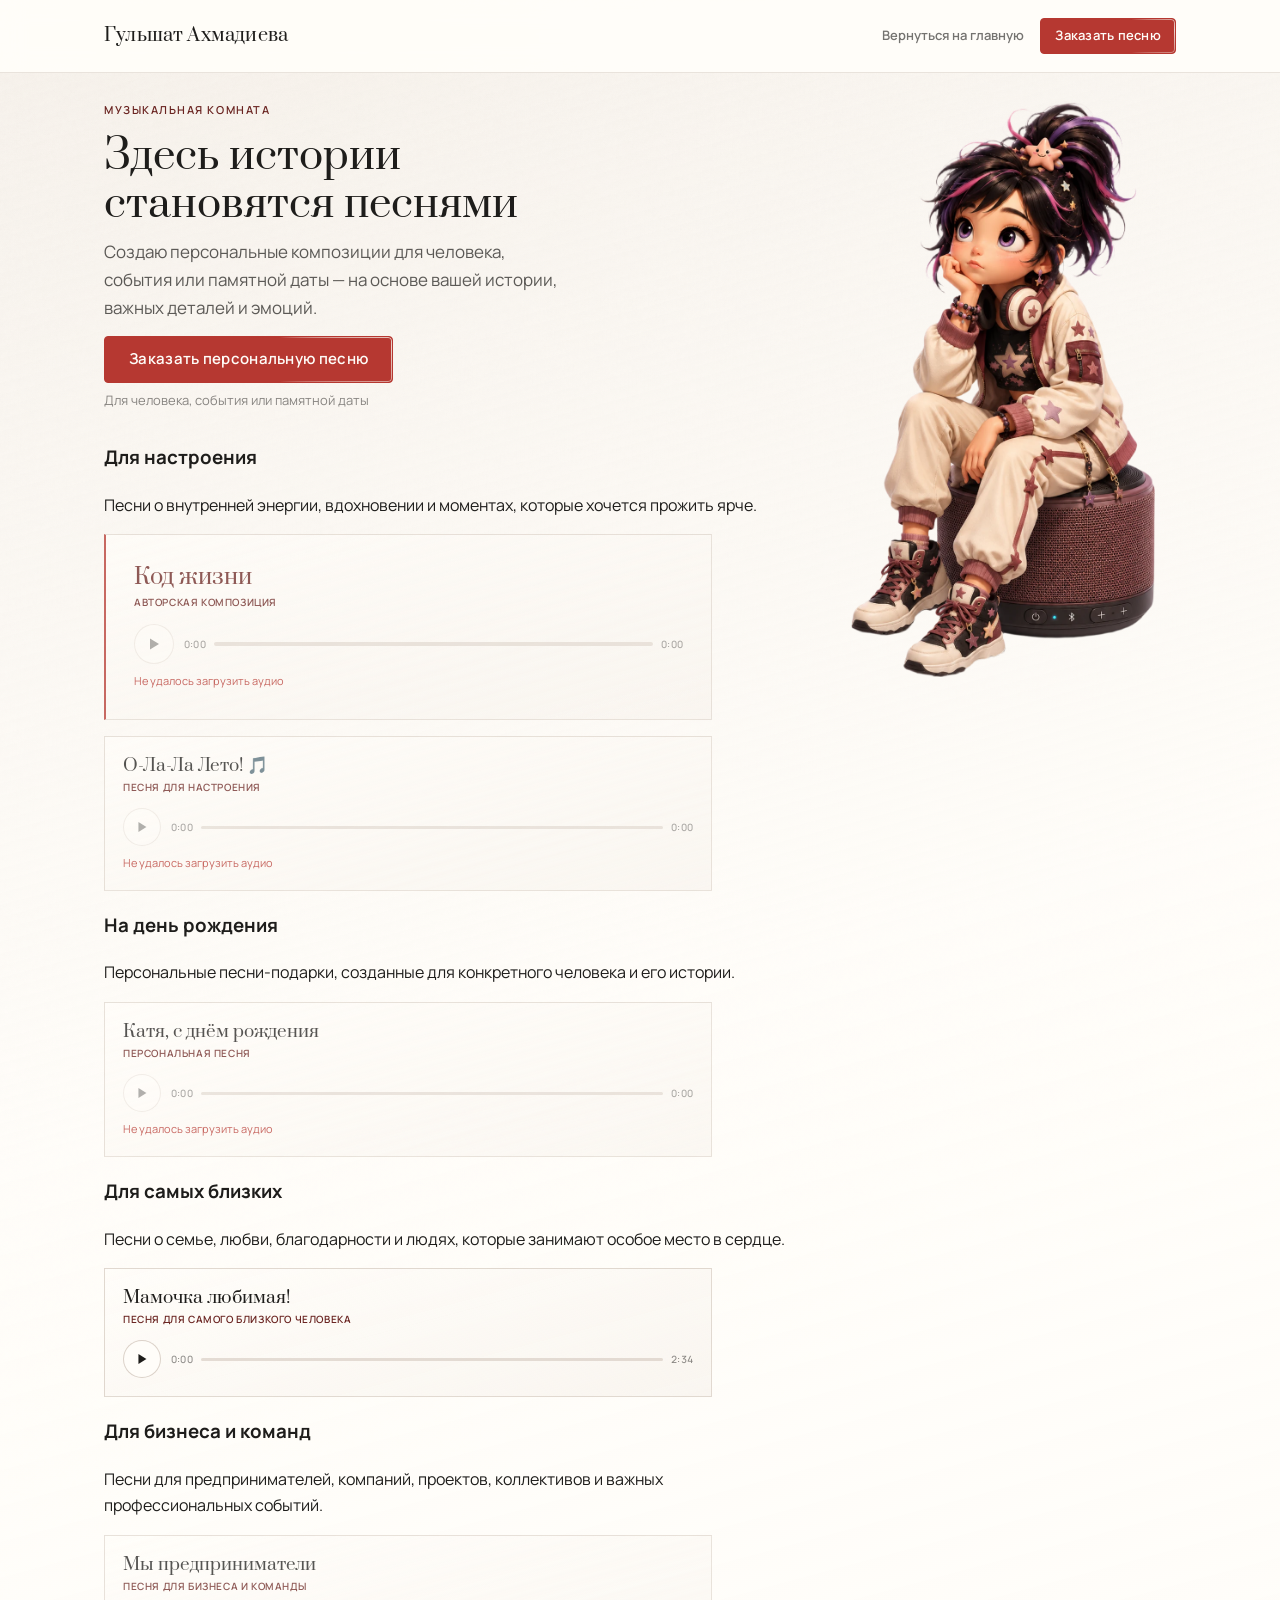
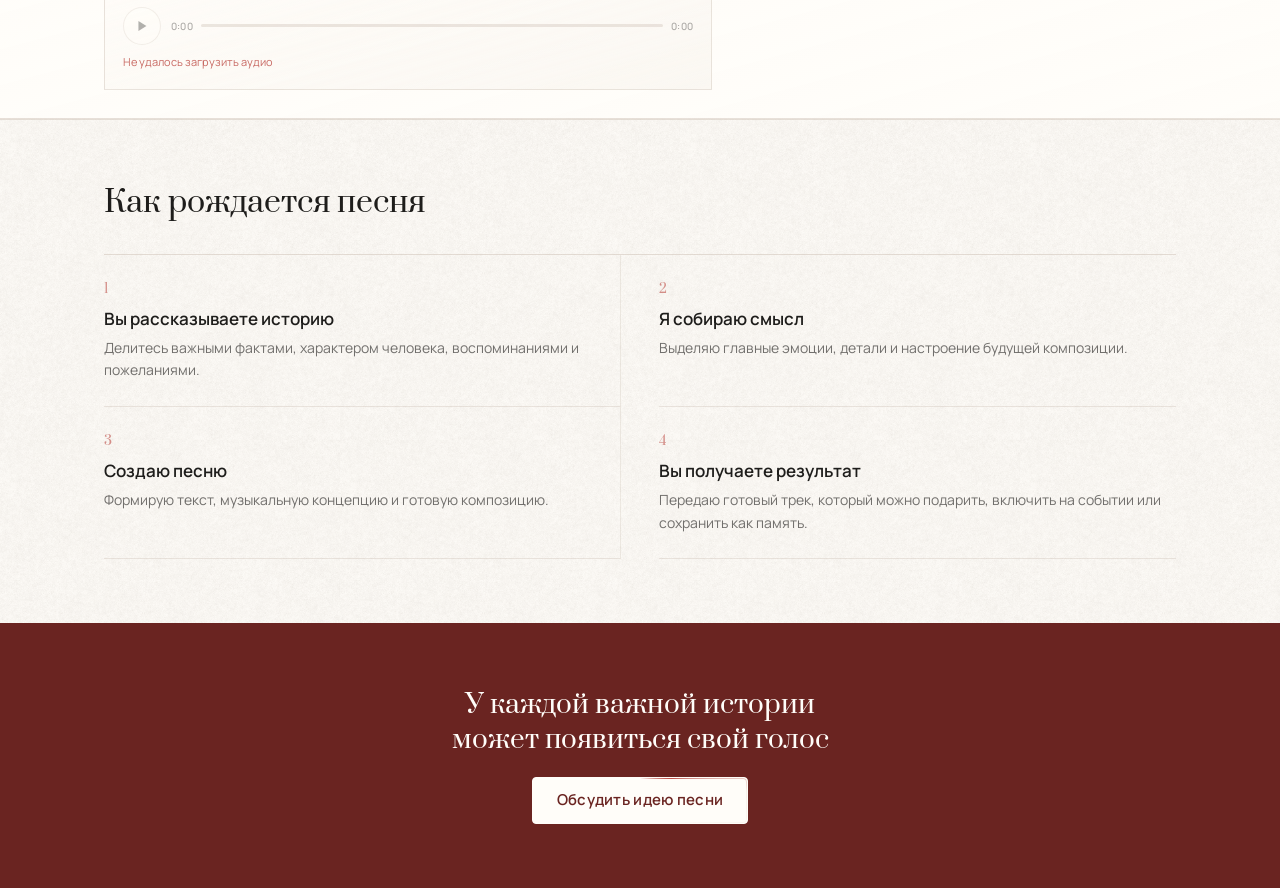
==== music.html @ 7777ae74 "Initial commit" ====
<!DOCTYPE html>
<html lang="ru">
<head>
  <meta charset="UTF-8">
  <meta name="viewport" content="width=device-width, initial-scale=1.0">
  <title>Музыкальная комната — персональные песни | Гульшат Ахмадиева</title>
  <meta name="description" content="Авторские и персональные песни для важных людей, памятных дат, дней рождения и событий.">
  <link rel="preconnect" href="https://fonts.googleapis.com">
  <link rel="preconnect" href="https://fonts.gstatic.com" crossorigin>
  <link href="https://fonts.googleapis.com/css2?family=Manrope:wght@400;500;600;700&family=Prata&display=swap" rel="stylesheet">
  <link rel="stylesheet" href="styles.css">
  <link rel="stylesheet" href="music.css">
</head>
<body class="music-page">
  <a class="skip-link" href="#main">Перейти к содержимому</a>

  <header class="music-page-header">
    <div class="container music-page-header__inner">
      <a class="music-page-header__brand" href="index.html">Гульшат Ахмадиева</a>
      <div class="music-page-header__actions">
        <a class="music-page-header__back" href="index.html">Вернуться на главную</a>
        <button class="btn btn--primary btn--compact" type="button" data-open-contact-modal>Заказать песню</button>
      </div>
    </div>
  </header>

  <main id="main">
    <section class="music-room-intro" aria-labelledby="music-room-heading">
      <div class="container music-room-intro__inner">
        <div class="music-room-hero__content">
          <p class="music-room-hero__eyebrow">Музыкальная комната</p>
          <h1 class="music-room-hero__title" id="music-room-heading">Здесь истории<br>становятся песнями</h1>
          <p class="music-room-hero__text">Создаю персональные композиции для человека,<br>события или памятной даты — на основе вашей истории,<br> важных деталей и эмоций.</p>
          <div class="music-room-hero__cta">
            <button class="btn btn--primary" type="button" data-open-contact-modal>Заказать персональную песню</button>
            <p class="music-room-hero__cta-note">Для человека, события или памятной даты</p>
          </div>
        </div>

        <aside
          class="music-room-intro__character"
          id="music-room-character"
          data-state="idle"
          aria-hidden="true"
        >
          <div class="music-room-character">
            <div class="music-room-character__stage">
              <img
                class="music-room-character__image music-room-character__image--idle"
                src="assets/images/music-character-idle.webp"
                alt=""
                width="708"
                height="1340"
                decoding="async"
              >
              <img
                class="music-room-character__image music-room-character__image--playing"
                src="assets/images/music-character-playing.webp"
                alt=""
                width="701"
                height="1342"
                decoding="async"
              >
            </div>
            <div class="music-room-character__notes" aria-hidden="true">
              <span class="music-room-character__note music-room-character__note--1" aria-hidden="true">♪</span>
              <span class="music-room-character__note music-room-character__note--2" aria-hidden="true">♫</span>
              <span class="music-room-character__note music-room-character__note--3" aria-hidden="true">♪</span>
            </div>
          </div>
        </aside>

        <div class="music-room-players__stack" aria-labelledby="music-room-players-heading">
          <h2 class="visually-hidden" id="music-room-players-heading">Примеры песен</h2>

          <section class="music-category" aria-labelledby="music-category-mood">
            <div class="music-category__header">
              <h3 class="music-category__title" id="music-category-mood">Для настроения</h3>
              <p class="music-category__desc">
                Песни о внутренней энергии, вдохновении и моментах, которые хочется прожить ярче.
              </p>
            </div>
          
            <div class="music-room-players__grid">
              <div class="music-player music-player--featured" data-audio-player>
              <audio src="assets/audio/kod-zhizni.mp3" preload="metadata"></audio>
              <div class="music-player__head">
                <h4 class="music-player__title">Код жизни</h4>
                <p class="music-player__label">Авторская композиция</p>
              </div>
              <div class="music-player__body">
                <button class="music-player__play" type="button" aria-label="Воспроизвести «Код жизни»">
                  <svg class="music-player__icon music-player__icon--play" width="18" height="18" viewBox="0 0 18 18" aria-hidden="true">
                    <path d="M5 3.5v11l9-5.5z" fill="currentColor"/>
                  </svg>
                  <svg class="music-player__icon music-player__icon--pause" width="18" height="18" viewBox="0 0 18 18" aria-hidden="true">
                    <path d="M5 3h3v12H5zm5 0h3v12h-3z" fill="currentColor"/>
                  </svg>
                </button>
                <div class="music-player__timeline">
                  <span class="music-player__time music-player__time--current" aria-hidden="true">0:00</span>
                  <div
                    class="music-player__progress"
                    role="slider"
                    tabindex="0"
                    aria-label="Прогресс воспроизведения «Код жизни»"
                    aria-valuemin="0"
                    aria-valuemax="100"
                    aria-valuenow="0"
                  >
                    <div class="music-player__progress-track">
                      <div class="music-player__progress-fill"></div>
                    </div>
                  </div>
                  <span class="music-player__time music-player__time--duration" aria-hidden="true">0:00</span>
                </div>
              </div>
              <p class="music-player__error" hidden>Не удалось загрузить аудио</p>
            </div>
            <div class="music-player music-player--compact" data-audio-player>
              <audio src="assets/audio/o-la-la-leto.mp3" preload="metadata"></audio>
            
              <div class="music-player__head">
                <h4 class="music-player__title">О-Ла-Ла Лето! 🎵</h4>
                <p class="music-player__label">Песня для настроения</p>
              </div>
            
              <div class="music-player__body">
                <button
                  class="music-player__play"
                  type="button"
                  aria-label="Воспроизвести «О-Ла-Ла Лето!»"
                >
                  <svg
                    class="music-player__icon music-player__icon--play"
                    width="16"
                    height="16"
                    viewBox="0 0 18 18"
                    aria-hidden="true"
                  >
                    <path d="M5 3.5v11l9-5.5z" fill="currentColor"/>
                  </svg>
            
                  <svg
                    class="music-player__icon music-player__icon--pause"
                    width="16"
                    height="16"
                    viewBox="0 0 18 18"
                    aria-hidden="true"
                  >
                    <path d="M5 3h3v12H5zm5 0h3v12h-3z" fill="currentColor"/>
                  </svg>
                </button>
            
                <div class="music-player__timeline">
                  <span
                    class="music-player__time music-player__time--current"
                    aria-hidden="true"
                  >0:00</span>
            
                  <div
                    class="music-player__progress"
                    role="slider"
                    tabindex="0"
                    aria-label="Прогресс воспроизведения «О-Ла-Ла Лето!»"
                    aria-valuemin="0"
                    aria-valuemax="100"
                    aria-valuenow="0"
                  >
                    <div class="music-player__progress-track">
                      <div class="music-player__progress-fill"></div>
                    </div>
                  </div>
            
                  <span
                    class="music-player__time music-player__time--duration"
                    aria-hidden="true"
                  >0:00</span>
                </div>
              </div>
            
              <p class="music-player__error" hidden>Не удалось загрузить аудио</p>
            </div>
          </div>
        </section>

        <section class="music-category" aria-labelledby="music-category-birthday">
          <div class="music-category__header">
            <h3 class="music-category__title" id="music-category-birthday">На день рождения</h3>
            <p class="music-category__desc">
              Персональные песни-подарки, созданные для конкретного человека и его истории.
            </p>
          </div>

          <div class="music-room-players__grid">
            <div class="music-player music-player--compact" data-audio-player>
              <audio src="assets/audio/katya-den-rozhdeniya.mp3" preload="metadata"></audio>
              <div class="music-player__head">
                <h4 class="music-player__title">Катя, с днём рождения</h4>
                <p class="music-player__label">Персональная песня</p>
              </div>
              <div class="music-player__body">
                <button class="music-player__play" type="button" aria-label="Воспроизвести «Катя, с днём рождения»">
                  <svg class="music-player__icon music-player__icon--play" width="16" height="16" viewBox="0 0 18 18" aria-hidden="true">
                    <path d="M5 3.5v11l9-5.5z" fill="currentColor"/>
                  </svg>
                  <svg class="music-player__icon music-player__icon--pause" width="16" height="16" viewBox="0 0 18 18" aria-hidden="true">
                    <path d="M5 3h3v12H5zm5 0h3v12h-3z" fill="currentColor"/>
                  </svg>
                </button>
                <div class="music-player__timeline">
                  <span class="music-player__time music-player__time--current" aria-hidden="true">0:00</span>
                  <div
                    class="music-player__progress"
                    role="slider"
                    tabindex="0"
                    aria-label="Прогресс воспроизведения «Катя, с днём рождения»"
                    aria-valuemin="0"
                    aria-valuemax="100"
                    aria-valuenow="0"
                  >
                    <div class="music-player__progress-track">
                      <div class="music-player__progress-fill"></div>
                    </div>
                  </div>
                  <span class="music-player__time music-player__time--duration" aria-hidden="true">0:00</span>
                </div>
              </div>
              <p class="music-player__error" hidden>Не удалось загрузить аудио</p>
            </div>
          </div>
        </section>
        <section class="music-category" aria-labelledby="music-category-close">
          <div class="music-category__header">
            <h3 class="music-category__title" id="music-category-close">Для самых близких</h3>
            <p class="music-category__desc">
              Песни о семье, любви, благодарности и людях, которые занимают особое место в сердце.
            </p>
          </div>

          <div class="music-room-players__grid">
            <div class="music-player music-player--compact" data-audio-player>
              <audio src="assets/audio/mamochka-lyubimaya.mp3" preload="metadata"></audio>

              <div class="music-player__head">
                <h4 class="music-player__title">Мамочка любимая!</h4>
                <p class="music-player__label">Песня для самого близкого человека</p>
              </div>

              <div class="music-player__body">
                <button
                  class="music-player__play"
                  type="button"
                  aria-label="Воспроизвести «Мамочка любимая!»"
                >
                  <svg
                    class="music-player__icon music-player__icon--play"
                    width="16"
                    height="16"
                    viewBox="0 0 18 18"
                    aria-hidden="true"
                  >
                    <path d="M5 3.5v11l9-5.5z" fill="currentColor"/>
                  </svg>

                  <svg
                    class="music-player__icon music-player__icon--pause"
                    width="16"
                    height="16"
                    viewBox="0 0 18 18"
                    aria-hidden="true"
                  >
                    <path d="M5 3h3v12H5zm5 0h3v12h-3z" fill="currentColor"/>
                  </svg>
                </button>

                <div class="music-player__timeline">
                  <span
                    class="music-player__time music-player__time--current"
                    aria-hidden="true"
                  >0:00</span>

                  <div
                    class="music-player__progress"
                    role="slider"
                    tabindex="0"
                    aria-label="Прогресс воспроизведения «Мамочка любимая!»"
                    aria-valuemin="0"
                    aria-valuemax="100"
                    aria-valuenow="0"
                  >
                    <div class="music-player__progress-track">
                      <div class="music-player__progress-fill"></div>
                    </div>
                  </div>

                  <span
                    class="music-player__time music-player__time--duration"
                    aria-hidden="true"
                  >0:00</span>
                </div>
              </div>

              <p class="music-player__error" hidden>Не удалось загрузить аудио</p>
            </div>
          </div>
        </section>
        <section class="music-category" aria-labelledby="music-category-business">
          <div class="music-category__header">
            <h3 class="music-category__title" id="music-category-business">
              Для бизнеса и команд
            </h3>
            <p class="music-category__desc">
              Песни для предпринимателей, компаний, проектов, коллективов и важных профессиональных событий.
            </p>
          </div>
        
          <div class="music-room-players__grid">
            <div class="music-player music-player--compact" data-audio-player>
              <audio src="assets/audio/my-predprinimateli.mp3" preload="metadata"></audio>
        
              <div class="music-player__head">
                <h4 class="music-player__title">Мы предприниматели</h4>
                <p class="music-player__label">Песня для бизнеса и команды</p>
              </div>
        
              <div class="music-player__body">
                <button
                  class="music-player__play"
                  type="button"
                  aria-label="Воспроизвести «Мы предприниматели»"
                >
                  <svg
                    class="music-player__icon music-player__icon--play"
                    width="16"
                    height="16"
                    viewBox="0 0 18 18"
                    aria-hidden="true"
                  >
                    <path d="M5 3.5v11l9-5.5z" fill="currentColor"/>
                  </svg>
        
                  <svg
                    class="music-player__icon music-player__icon--pause"
                    width="16"
                    height="16"
                    viewBox="0 0 18 18"
                    aria-hidden="true"
                  >
                    <path d="M5 3h3v12H5zm5 0h3v12h-3z" fill="currentColor"/>
                  </svg>
                </button>
        
                <div class="music-player__timeline">
                  <span
                    class="music-player__time music-player__time--current"
                    aria-hidden="true"
                  >0:00</span>
        
                  <div
                    class="music-player__progress"
                    role="slider"
                    tabindex="0"
                    aria-label="Прогресс воспроизведения «Мы предприниматели»"
                    aria-valuemin="0"
                    aria-valuemax="100"
                    aria-valuenow="0"
                  >
                    <div class="music-player__progress-track">
                      <div class="music-player__progress-fill"></div>
                    </div>
                  </div>
        
                  <span
                    class="music-player__time music-player__time--duration"
                    aria-hidden="true"
                  >0:00</span>
                </div>
              </div>
        
              <p class="music-player__error" hidden>Не удалось загрузить аудио</p>
            </div>
          </div>
        </section>
      </div>
    </div>
  </section>

    <section class="music-process" id="process" aria-labelledby="music-process-heading">
      <div class="container music-process__inner">
        <h2 class="music-process__title" id="music-process-heading">Как рождается песня</h2>

        <ol class="music-process__steps">
          <li class="music-process__step">
            <span class="music-process__num" aria-hidden="true">1</span>
            <h3 class="music-process__step-title">Вы рассказываете историю</h3>
            <p class="music-process__step-text">Делитесь важными фактами, характером человека, воспоминаниями и пожеланиями.</p>
          </li>
          <li class="music-process__step">
            <span class="music-process__num" aria-hidden="true">2</span>
            <h3 class="music-process__step-title">Я собираю смысл</h3>
            <p class="music-process__step-text">Выделяю главные эмоции, детали и настроение будущей композиции.</p>
          </li>
          <li class="music-process__step">
            <span class="music-process__num" aria-hidden="true">3</span>
            <h3 class="music-process__step-title">Создаю песню</h3>
            <p class="music-process__step-text">Формирую текст, музыкальную концепцию и готовую композицию.</p>
          </li>
          <li class="music-process__step">
            <span class="music-process__num" aria-hidden="true">4</span>
            <h3 class="music-process__step-title">Вы получаете результат</h3>
            <p class="music-process__step-text">Передаю готовый трек, который можно подарить, включить на событии или сохранить как память.</p>
          </li>
        </ol>
      </div>
    </section>

    <section class="music-room-cta" aria-labelledby="music-room-cta-heading">
      <div class="container music-room-cta__inner">
        <h2 class="music-room-cta__title" id="music-room-cta-heading">У каждой важной истории может появиться свой голос</h2>
        <button class="btn btn--primary" type="button" data-open-contact-modal>Обсудить идею песни</button>
      </div>
    </section>
  </main>

  <div class="modal" id="contact-modal" role="dialog" aria-modal="true" aria-labelledby="contact-modal-title" hidden>
    <div class="modal__backdrop" data-close-contact-modal tabindex="-1"></div>
    <div class="modal__panel" role="document">
      <button class="modal__close" type="button" data-close-contact-modal aria-label="Закрыть окно">
        <svg width="20" height="20" viewBox="0 0 20 20" aria-hidden="true">
          <path d="M4 4l12 12M16 4L4 16" fill="none" stroke="currentColor" stroke-width="1.5" stroke-linecap="round"/>
        </svg>
      </button>

      <div class="modal__step modal__step--choices" id="modal-step-choices">
        <h2 class="modal__title" id="contact-modal-title">Обсудить задачу</h2>
        <p class="modal__intro">Выберите удобный способ связи — отвечу и помогу понять, с чего начать.</p>

        <div class="modal__actions">
          <a
            class="modal__action-btn"
            href="https://max.ru/u/f9LHodD0cOIVFjECIFODbnAUGKvtfARz250TAKc9y_bVLmG4F547Yq7yefk"
            target="_blank"
            rel="noopener noreferrer"
          >
            <span class="modal__action-icon" aria-hidden="true">
              <img
                src="assets/images/max-logo.svg"
                alt=""
                width="22"
                height="22"
              >
            </span>
            Написать в MAX
          </a>
        
          <a
            class="modal__action-btn"
            href="https://t.me/Gulshat_Akhmadieva"
            target="_blank"
            rel="noopener noreferrer"
          >
            <span class="modal__action-icon" aria-hidden="true">
              <img
                src="assets/images/telegram-logo.svg"
                alt=""
                width="22"
                height="22"
              >
            </span>
            Написать в Telegram
          </a>
        
          <button
            class="modal__action-btn modal__action-btn--ghost"
            type="button"
            id="show-contact-form"
            hidden
          >
            Оставить короткую заявку
          </button>
        </div>
      </div>

      <div class="modal__step modal__step--form" id="modal-step-form" hidden>
        <button class="modal__back" type="button" id="back-to-choices">
          <svg width="16" height="16" viewBox="0 0 16 16" aria-hidden="true">
            <path d="M10 3L5 8l5 5" fill="none" stroke="currentColor" stroke-width="1.5" stroke-linecap="round" stroke-linejoin="round"/>
          </svg>
          Назад к выбору
        </button>

        <h2 class="modal__title">Короткая заявка</h2>
        <p class="modal__intro">Опишите задачу в нескольких строках — свяжусь с вами удобным способом.</p>

        <form class="modal__form" id="contact-form" novalidate>
          <p class="modal__form-note">Форма пока не отправляет данные — подключение будет на следующем этапе.</p>

          <label class="form-field">
            <span class="form-field__label">Имя</span>
            <input class="form-field__input" type="text" name="name" autocomplete="name" required>
          </label>

          <label class="form-field">
            <span class="form-field__label">Контакт (Telegram, email или телефон)</span>
            <input class="form-field__input" type="text" name="contact" autocomplete="email" required>
          </label>

          <label class="form-field">
            <span class="form-field__label">Кратко о задаче</span>
            <textarea class="form-field__input form-field__textarea" name="message" rows="2" required></textarea>
          </label>

          <label class="form-field form-field--checkbox">
            <input type="checkbox" name="consent" required>
            <span>Даю согласие на обработку персональных данных</span>
          </label>

          <button class="btn btn--primary btn--full" type="submit">Отправить заявку</button>
        </form>
      </div>
    </div>
  </div>

  <script src="script.js"></script>
  <script src="music.js"></script>
</body>
</html>
---- styles.css ----
/* ==========================================================================
   Warm Editorial Intelligence — Этап 1
   ========================================================================== */

:root {
  --color-porcelain: #F4EEE7;
  --color-graphite: #1E1D1B;
  --color-signature-red: #B63831;
  --color-burgundy: #6A2421;
  --color-warm-greige: #CFC3B8;
  --color-white: #FFFDF9;

  --font-display: "Prata", "Times New Roman", Georgia, serif;
  --font-body: "Manrope", "Segoe UI", system-ui, sans-serif;

  --header-height: 4.5rem;
  --container-max: 72rem;
  --container-padding: clamp(1.25rem, 4vw, 2.5rem);
  --radius-sm: 0.25rem;
  --radius-md: 0.5rem;
  --shadow-soft: 0 0.5rem 2rem rgba(30, 29, 27, 0.08);
  --shadow-header: 0 1px 0 rgba(30, 29, 27, 0.06);
  --transition-base: 0.25s ease;
  --z-header: 100;
  --z-overlay: 110;
  --z-modal: 200;

  /* Vertical rhythm */
  --section-pad-y: clamp(1.75rem, 3.5vw, 2.75rem);
  --section-pad-y-compact: clamp(1.5rem, 3vw, 2.25rem);
  --section-inner-gap: clamp(1.5rem, 3vw, 2.25rem);
  --section-title-gap: clamp(1.125rem, 2vw, 1.5rem);
}

*,
*::before,
*::after {
  box-sizing: border-box;
}

html {
  scroll-behavior: smooth;
}

@media (prefers-reduced-motion: reduce) {
  html {
    scroll-behavior: auto;
  }

  *,
  *::before,
  *::after {
    animation-duration: 0.01ms !important;
    animation-iteration-count: 1 !important;
    transition-duration: 0.01ms !important;
  }
}

body {
  margin: 0;
  font-family: var(--font-body);
  font-size: 1rem;
  line-height: 1.65;
  color: var(--color-graphite);
  background-color: var(--color-white);
  -webkit-font-smoothing: antialiased;
  overflow-x: hidden;
}

body::before {
  content: "";
  position: fixed;
  inset: 0;
  z-index: -1;
  pointer-events: none;
  opacity: 0.35;
  background-color: var(--color-white);
  background-image:
    radial-gradient(ellipse at 20% 0%, rgba(244, 238, 231, 0.9) 0%, transparent 55%),
    radial-gradient(ellipse at 80% 100%, rgba(207, 195, 184, 0.25) 0%, transparent 50%),
    repeating-linear-gradient(
      93deg,
      transparent 0,
      transparent 3px,
      rgba(30, 29, 27, 0.012) 3px,
      rgba(30, 29, 27, 0.012) 4px
    ),
    repeating-linear-gradient(
      177deg,
      transparent 0,
      transparent 4px,
      rgba(30, 29, 27, 0.008) 4px,
      rgba(30, 29, 27, 0.008) 5px
    );
}

img {
  display: block;
  max-width: 100%;
  height: auto;
}

a {
  color: inherit;
}

button,
input,
textarea {
  font: inherit;
}

.container {
  width: min(100%, var(--container-max));
  margin-inline: auto;
  padding-inline: var(--container-padding);
}

/* Skip link */
.skip-link {
  position: absolute;
  top: -100%;
  left: 1rem;
  z-index: 1000;
  padding: 0.75rem 1rem;
  background: var(--color-graphite);
  color: var(--color-white);
  text-decoration: none;
  border-radius: var(--radius-sm);
}

.skip-link:focus {
  top: 1rem;
}

/* Buttons */
.btn {
  display: inline-flex;
  align-items: center;
  justify-content: center;
  gap: 0.5rem;
  min-height: 2.75rem;
  padding: 0.625rem 1.5rem;
  border: 1.5px solid transparent;
  border-radius: var(--radius-sm);
  font-family: var(--font-body);
  font-size: 0.9375rem;
  font-weight: 600;
  letter-spacing: 0.02em;
  text-decoration: none;
  cursor: pointer;
  transition:
    background-color var(--transition-base),
    border-color var(--transition-base),
    color var(--transition-base),
    transform var(--transition-base);
}

.btn:focus-visible {
  outline: 2px solid var(--color-signature-red);
  outline-offset: 2px;
}

.btn--primary {
  background-color: var(--color-signature-red);
  color: var(--color-white);
  border-color: var(--color-signature-red);
}

.btn--primary:hover {
  background-color: var(--color-burgundy);
  border-color: var(--color-burgundy);
}

.btn--secondary {
  background-color: transparent;
  color: var(--color-graphite);
  border-color: var(--color-warm-greige);
}

.btn--secondary:hover {
  border-color: var(--color-graphite);
  background-color: var(--color-porcelain);
}

.btn--full {
  width: 100%;
}

.btn--compact {
  min-height: 2.125rem;
  padding: 0.375rem 0.875rem;
  font-size: 0.8125rem;
  font-weight: 600;
}

.btn--outline {
  background-color: transparent;
  color: var(--color-graphite);
  border-color: rgba(207, 195, 184, 0.85);
}

.btn--outline:hover {
  border-color: var(--color-graphite);
  background-color: rgba(244, 238, 231, 0.6);
  color: var(--color-graphite);
}

/* Header */
.site-header {
  position: sticky;
  top: 0;
  z-index: var(--z-header);
  background-color: rgba(255, 253, 249, 0.92);
  backdrop-filter: blur(12px);
  border-bottom: 1px solid transparent;
  transition:
    border-color var(--transition-base),
    box-shadow var(--transition-base);
}

.site-header.is-scrolled {
  border-bottom-color: rgba(207, 195, 184, 0.5);
  box-shadow: var(--shadow-header);
}

.site-header__inner {
  display: flex;
  align-items: center;
  justify-content: space-between;
  gap: 1rem;
  min-height: var(--header-height);
}

.site-header__brand {
  flex-shrink: 0;
  font-family: var(--font-display);
  font-size: clamp(1rem, 2.5vw, 1.125rem);
  font-weight: 400;
  text-decoration: none;
  letter-spacing: 0.01em;
  color: var(--color-graphite);
  transition: color var(--transition-base);
}

.site-header__brand:hover,
.site-header__brand:focus-visible {
  color: var(--color-signature-red);
}

.site-header__toggle {
  display: flex;
  flex-direction: column;
  justify-content: center;
  gap: 5px;
  width: 2.75rem;
  height: 2.75rem;
  padding: 0;
  border: none;
  background: transparent;
  cursor: pointer;
  z-index: calc(var(--z-overlay) + 1);
}

.site-header__toggle-bar {
  display: block;
  width: 1.375rem;
  height: 2px;
  margin-inline: auto;
  background-color: var(--color-graphite);
  transition: transform var(--transition-base), opacity var(--transition-base);
}

.site-header__toggle[aria-expanded="true"] .site-header__toggle-bar:nth-child(1) {
  transform: translateY(7px) rotate(45deg);
}

.site-header__toggle[aria-expanded="true"] .site-header__toggle-bar:nth-child(2) {
  opacity: 0;
}

.site-header__toggle[aria-expanded="true"] .site-header__toggle-bar:nth-child(3) {
  transform: translateY(-7px) rotate(-45deg);
}

.site-header__toggle:focus-visible {
  outline: 2px solid var(--color-signature-red);
  outline-offset: 2px;
  border-radius: var(--radius-sm);
}

.site-nav {
  display: flex;
  align-items: center;
  gap: 2rem;
}

.site-nav__list {
  display: flex;
  align-items: center;
  gap: clamp(1rem, 2vw, 1.75rem);
  margin: 0;
  padding: 0;
  list-style: none;
}

.site-nav__link {
  display: inline-flex;
  align-items: center;
  gap: 0.25rem;
  padding: 0.375rem 0;
  border: none;
  background: none;
  font-family: var(--font-body);
  font-size: 0.875rem;
  font-weight: 500;
  letter-spacing: 0.03em;
  text-decoration: none;
  color: var(--color-graphite);
  cursor: pointer;
  transition: color var(--transition-base);
}

.site-nav__link:hover,
.site-nav__link:focus-visible {
  color: var(--color-signature-red);
}

.site-nav__link:focus-visible {
  outline: 2px solid var(--color-signature-red);
  outline-offset: 4px;
  border-radius: 2px;
}

.site-nav__chevron {
  transition: transform var(--transition-base);
}

.site-nav__submenu-toggle[aria-expanded="true"] .site-nav__chevron {
  transform: rotate(180deg);
}

.site-nav__item--has-submenu {
  position: relative;
}

.site-nav__submenu {
  position: absolute;
  top: 100%;
  left: 50%;
  transform: translateX(-50%);
  min-width: 14rem;
  margin: 0;
  padding: 0.5rem 0 0;
  list-style: none;
  background: var(--color-white);
  border: 1px solid rgba(207, 195, 184, 0.6);
  border-radius: var(--radius-md);
  box-shadow: var(--shadow-soft);
  opacity: 0;
  visibility: hidden;
  pointer-events: none;
  z-index: calc(var(--z-header) + 2);
  transition:
    opacity var(--transition-base),
    visibility var(--transition-base),
    transform var(--transition-base);
}

.site-nav__submenu::before {
  content: "";
  position: absolute;
  bottom: 100%;
  left: 0;
  right: 0;
  height: 0.5rem;
}

.site-nav__item--has-submenu:hover .site-nav__submenu,
.site-nav__item--has-submenu:focus-within .site-nav__submenu,
.site-nav__submenu-toggle[aria-expanded="true"] + .site-nav__submenu {
  opacity: 1;
  visibility: visible;
  pointer-events: auto;
}

.site-nav__sublink {
  display: block;
  padding: 0.625rem 1.25rem;
  font-size: 0.875rem;
  font-weight: 500;
  text-decoration: none;
  color: var(--color-graphite);
  transition: background-color var(--transition-base), color var(--transition-base);
}

.site-nav__sublink:hover,
.site-nav__sublink:focus-visible {
  background-color: var(--color-porcelain);
  color: var(--color-signature-red);
}

.site-nav__sublink:focus-visible {
  outline: none;
}

.site-nav__cta {
  flex-shrink: 0;
}

.site-header__overlay {
  display: none;
}

/* Hero */
.hero {
  position: relative;
  overflow: hidden;
  isolation: isolate;
  padding-block: clamp(1.25rem, 2.5vw, 2rem) clamp(1.5rem, 3vw, 2.25rem);
  background-color: var(--color-white);
  background-image: linear-gradient(
    165deg,
    rgba(255, 253, 249, 0.72) 0%,
    rgba(244, 238, 231, 0.45) 55%,
    rgba(255, 253, 249, 0.72) 100%
  );
}

.hero::before {
  content: "";
  position: absolute;
  inset: 0;
  z-index: 1;
  pointer-events: none;

  background-image: url("./assets/hero-paper-grain.png");
  background-repeat: repeat;
  background-size: 260px 260px;

  opacity: 0.42;
  mix-blend-mode: normal;
}

.hero::after {
  content: "";
  position: absolute;
  inset: -10% -6%;
  z-index: 0;
  pointer-events: none;

  background:
  radial-gradient(
    ellipse 46% 78% at 80% 48%,
    rgba(145, 78, 59, 0.30) 0%,
    rgba(145, 78, 59, 0.18) 34%,
    rgba(145, 78, 59, 0.07) 58%,
    rgba(145, 78, 59, 0) 76%
  ),
    radial-gradient(
      ellipse 58% 90% at 18% 42%,
      rgba(255, 255, 255, 0.65) 0%,
      rgba(255, 255, 255, 0.18) 55%,
      rgba(255, 255, 255, 0) 82%
    ),
    linear-gradient(
      100deg,
      rgba(255, 255, 255, 0.18) 0%,
      rgba(255, 255, 255, 0) 53%,
      rgba(87, 52, 43, 0.065) 100%
    );

  filter: blur(14px);
  transform: scale(1.03);

  -webkit-mask-image: linear-gradient(
    to right,
    transparent 0%,
    rgba(0, 0, 0, 0.35) 10%,
    #000 22%,
    #000 78%,
    rgba(0, 0, 0, 0.35) 90%,
    transparent 100%
  );

  mask-image: linear-gradient(
    to right,
    transparent 0%,
    rgba(0, 0, 0, 0.35) 10%,
    #000 22%,
    #000 78%,
    rgba(0, 0, 0, 0.35) 90%,
    transparent 100%
  );
}

.hero__inner {
  position: relative;
  z-index: 2;
  display: flex;
  flex-direction: column;
  gap: clamp(1.25rem, 2.5vw, 1.75rem);
}

.hero__main {
  display: grid;
  grid-template-columns: 1fr;
  gap: clamp(1.25rem, 3vw, 2rem);
  align-items: center;
  overflow: hidden;
}

.hero__content {
  max-width: 38rem;
}

.hero__portrait {
  position: relative;
  margin: 0;
  justify-self: center;
  width: min(100%, 22rem);
  max-width: 100%;
  overflow: visible;
  isolation: isolate;
  opacity: 0;
  animation: fade-in 1s ease 0.4s forwards;
}

.hero__portrait::before {
  content: none;
}

.hero__eyebrow {
  margin: 0 0 0.625rem;
  font-size: 0.6875rem;
  font-weight: 600;
  letter-spacing: 0.14em;
  text-transform: uppercase;
  color: var(--color-burgundy);
  opacity: 0;
  animation: fade-up 0.7s ease forwards;
}

.hero__title {
  margin: 0 0 0.875rem;
  font-family: var(--font-display);
  font-size: clamp(1.75rem, 4.2vw, 2.75rem);
  font-weight: 400;
  line-height: 1.15;
  letter-spacing: -0.01em;
  color: var(--color-graphite);
}

.hero__title-line {
  display: block;
  opacity: 0;
  animation: fade-up 0.8s ease forwards;
}

.hero__title-line:nth-child(1) {
  animation-delay: 0.15s;
}

.hero__title-line:nth-child(2) {
  animation-delay: 0.35s;
}

.hero__lead {
  margin: 0 0 0.625rem;
  padding: 0;
  border: none;
  opacity: 0;
  animation: fade-up 0.8s ease 0.5s forwards;
}

.hero__lead p {
  margin: 0;
  font-size: clamp(0.9375rem, 1.8vw, 1.0625rem);
  line-height: 1.6;
  color: var(--color-graphite);
}

.hero__tagline {
  margin: 0 0 0.625rem;
  font-size: 0.875rem;
  font-weight: 500;
  line-height: 1.5;
  color: rgba(30, 29, 27, 0.68);
  opacity: 0;
  animation: fade-up 0.8s ease 0.58s forwards;
}

.hero__support {
  margin: 0 0 1rem;
  padding: 0.5rem 0 0.5rem 0.875rem;
  border-left: 2px solid var(--color-signature-red);
  font-family: var(--font-body);
  font-size: 0.875rem;
  font-style: italic;
  font-weight: 400;
  line-height: 1.45;
  letter-spacing: 0.005em;
  color: rgba(106, 36, 33, 0.88);
  opacity: 0;
  animation: fade-up 0.8s ease 0.65s forwards;
}

.hero__actions {
  display: flex;
  flex-wrap: wrap;
  gap: 0.625rem;
  opacity: 0;
  animation: fade-up 0.8s ease 0.8s forwards;
}

.hero__trust {
  display: grid;
  grid-template-columns: 1fr;
  gap: 1rem;
  padding-top: clamp(1rem, 2vw, 1.25rem);
  border-top: 1px solid rgba(207, 195, 184, 0.65);
  opacity: 0;
  animation: fade-up 0.8s ease 0.92s forwards;
}

.hero__trust-item {
  margin: 0;
}

.hero__trust-title {
  margin: 0 0 0.125rem;
  font-family: var(--font-body);
  font-size: 0.8125rem;
  font-weight: 600;
  line-height: 1.35;
  letter-spacing: 0.02em;
  color: var(--color-graphite);
}

.hero__trust-desc {
  margin: 0;
  font-size: 0.75rem;
  font-weight: 400;
  line-height: 1.45;
  color: rgba(30, 29, 27, 0.55);
}

.hero__portrait-glow {
  position: absolute;
  z-index: 0;
  top: 8%;
  left: 12%;
  right: 8%;
  bottom: 2%;
  pointer-events: none;
  background: radial-gradient(
    ellipse 58% 66% at 50% 50%,
    rgba(182, 56, 49, 0.065) 0%,
    rgba(244, 238, 231, 0.14) 44%,
    transparent 74%
  );
  filter: blur(1.375rem);
  opacity: 0.8;
}

 .hero__portrait-frame {
  position: relative;
  z-index: 1;
  width: 100%;
  overflow: visible;
  background: transparent;
  border: none;
  box-shadow: none;
}

.hero__portrait-frame::before,
.hero__portrait-frame::after {
  content: none;
}

.hero__portrait-image {
  position: relative;
  z-index: 0;
  display: block;
  width: 100%;
  height: auto;
  max-height: clamp(20rem, 58vw, 27.5rem);
  object-fit: contain;
  object-position: 48% top;
  border: none;
  box-shadow: none;
  background: transparent;
  -webkit-mask-image: radial-gradient(ellipse 76% 94% at 50% 54%, #000 0%, #000 72%, transparent 100%);
  mask-image: radial-gradient(ellipse 76% 94% at 50% 54%, #000 0%, #000 72%, transparent 100%);
  -webkit-mask-size: 100% 100%;
  mask-size: 100% 100%;
  -webkit-mask-repeat: no-repeat;
  mask-repeat: no-repeat;
  transform-origin: 50% 54%;
  filter: drop-shadow(0 1.25rem 2rem rgba(54, 34, 28, 0.1));
}

@keyframes fade-up {
  from {
    opacity: 0;
    transform: translateY(1rem);
  }

  to {
    opacity: 1;
    transform: translateY(0);
  }
}

@keyframes fade-in {
  from {
    opacity: 0;
  }

  to {
    opacity: 1;
  }
}

/* Passport */
.passport,
.solutions,
.cases,
.applied-solutions,
.about,
.recognition,
.reviews,
.music,
.contact-cta {
  scroll-margin-top: calc(var(--header-height) + 1rem);
}

#approach {
  scroll-margin-top: calc(var(--header-height) + 1rem);
}

.passport {
  padding-top: clamp(2rem, 4vw, 3rem);
  padding-bottom: clamp(1rem, 2vw, 1.5rem);
  border-top: 1px solid rgba(207, 195, 184, 0.5);
}

.passport__inner {
  display: grid;
  grid-template-columns: 1fr;
  gap: clamp(1rem, 2vw, 1.25rem);
  align-items: start;
  padding-block: clamp(1.125rem, 2.5vw, 1.5rem);
  padding-inline: clamp(1.125rem, 2.5vw, 1.75rem);
  border: 1px solid rgba(207, 195, 184, 0.55);
  border-left: 3px solid var(--color-signature-red);
  background: linear-gradient(
    135deg,
    rgba(244, 238, 231, 0.55) 0%,
    rgba(255, 253, 249, 0.9) 45%,
    rgba(255, 253, 249, 0.95) 100%
  );
}

.passport__aside {
  flex-shrink: 0;
}

.passport__motif {
  display: block;
  width: clamp(3.5rem, 10vw, 5.5rem);
  height: auto;
  color: var(--color-burgundy);
}

.passport__content {
  min-width: 0;
}

.passport__label {
  margin: 0 0 0.5rem;
  font-size: 0.6875rem;
  font-weight: 600;
  letter-spacing: 0.14em;
  text-transform: uppercase;
  color: var(--color-burgundy);
}

.passport__title {
  margin: 0 0 var(--section-title-gap);
  font-family: var(--font-display);
  font-size: clamp(1.375rem, 3vw, 1.875rem);
  font-weight: 400;
  line-height: 1.3;
  color: var(--color-graphite);
}

.passport__text {
  margin: 0 0 1rem;
  font-size: clamp(0.9375rem, 1.8vw, 1rem);
  line-height: 1.65;
  color: rgba(30, 29, 27, 0.78);
}

.passport__cta {
  gap: 0.375rem;
}

.passport__cta-icon {
  font-size: 0.875rem;
  line-height: 1;
  opacity: 0.85;
}

/* Solutions */
.solutions {
  padding-block: var(--section-pad-y);
}

.solutions__inner {
  display: flex;
  flex-direction: column;
  gap: 0;
}

.solutions__header {
  max-width: 68rem;
  margin-bottom: var(--section-inner-gap);
}

.solutions__title {
  margin: 0 0 var(--section-title-gap);
  font-family: var(--font-display);
  font-size: clamp(1.5rem, 3.5vw, 2.125rem);
  font-weight: 400;
  line-height: 1.25;
  color: var(--color-graphite);
}

.solutions__intro {
  margin: 0;
  font-size: clamp(0.9375rem, 1.8vw, 1.0625rem);
  line-height: 1.65;
  color: rgba(30, 29, 27, 0.72);
}

.solutions__grid {
  display: grid;
  grid-template-columns: 1fr;
  gap: 0;
  border-top: 1px solid rgba(207, 195, 184, 0.55);
}

.solutions__item {
  position: relative;
  padding: clamp(1.25rem, 2.5vw, 1.75rem) 0;
  border-bottom: 1px solid rgba(207, 195, 184, 0.45);
}

.solutions__grid .solutions__item:last-child {
  border-bottom: none;
}

.solutions__index {
  display: block;
  margin-bottom: 0.625rem;
  font-family: var(--font-display);
  font-size: 0.8125rem;
  font-weight: 400;
  letter-spacing: 0.08em;
  color: rgba(30, 29, 27, 0.35);
}

.solutions__item-title {
  margin: 0 0 0.5rem;
  font-family: var(--font-body);
  font-size: clamp(1rem, 2vw, 1.125rem);
  font-weight: 600;
  line-height: 1.35;
  letter-spacing: 0.01em;
  color: var(--color-graphite);
}

.solutions__item-text {
  margin: 0;
  max-width: 28rem;
  font-size: 0.875rem;
  line-height: 1.6;
  color: rgba(30, 29, 27, 0.62);
}

.solutions__item--featured {
  padding-block: clamp(1.25rem, 2.5vw, 1.75rem);
  border-bottom-color: rgba(182, 56, 49, 0.2);
}

.solutions__item--featured .solutions__index {
  color: var(--color-signature-red);
  opacity: 0.7;
}

.solutions__item--featured .solutions__item-title {
  font-family: var(--font-display);
  font-size: clamp(1.25rem, 2.5vw, 1.5rem);
  font-weight: 400;
  line-height: 1.3;
  color: var(--color-burgundy);
}

.solutions__item--featured .solutions__item-text {
  max-width: 32rem;
  font-size: 0.9375rem;
  color: rgba(30, 29, 27, 0.72);
}

.solutions__workflow {
  margin-top: clamp(2rem, 3vw, 2.5rem);
  padding-top: clamp(1rem, 1.75vw, 1.25rem);
  border-top: 1px solid rgba(207, 195, 184, 0.55);
}

.solutions__workflow-title {
  margin: 0 0 clamp(1rem, 2vw, 1.25rem);
  max-width: 52rem;
  font-family: var(--font-display);
  font-size: clamp(1.25rem, 2.8vw, 1.5rem);
  font-weight: 400;
  line-height: 1.3;
  color: var(--color-graphite);
}

@media (min-width: 48rem) {
  .passport__inner {
    grid-template-columns: auto 1fr;
    gap: clamp(1rem, 2vw, 1.5rem);
    align-items: center;
  }

  .passport__aside {
    padding-top: 0.125rem;
  }

  .passport__motif {
    width: clamp(4rem, 6vw, 5.5rem);
  }

  .solutions__grid {
    grid-template-columns: 1fr 1fr;
    column-gap: clamp(1.5rem, 3vw, 2.5rem);
  }

  .solutions__item--featured {
    grid-column: 1 / -1;
    padding-right: 0;
    border-right: none;
    border-bottom: 1px solid rgba(182, 56, 49, 0.2);
    margin-bottom: 0.25rem;
  }
}

@media (min-width: 64rem) {
  .solutions__grid {
    grid-template-columns: 1.2fr 1fr 1fr;
    grid-template-rows: auto auto;
    column-gap: clamp(1.5rem, 3vw, 2.5rem);
  }

  .solutions__item--featured {
    grid-column: 1;
    grid-row: 1 / 3;
    padding-right: clamp(1.5rem, 3vw, 2.5rem);
    margin-bottom: 0;
    border-right: 1px solid rgba(207, 195, 184, 0.45);
    border-bottom: none;
    display: flex;
    flex-direction: column;
    justify-content: center;
  }

  .solutions__item:nth-child(2) {
    grid-column: 2;
    grid-row: 1;
  }

  .solutions__item:nth-child(3) {
    grid-column: 3;
    grid-row: 1;
  }

  .solutions__item:nth-child(4) {
    grid-column: 2 / 4;
    grid-row: 2;
    padding-top: 0;
  }
}

/* Cases */
.cases {
  padding-block: var(--section-pad-y);
  border-top: 1px solid rgba(207, 195, 184, 0.5);
}

.cases__inner {
  display: flex;
  flex-direction: column;
  gap: var(--section-inner-gap);
}

.cases__header {
  max-width: 58rem;
}

.cases__title {
  margin: 0 0 var(--section-title-gap);
  font-family: var(--font-display);
  font-size: clamp(1.5rem, 3.5vw, 2.125rem);
  font-weight: 400;
  line-height: 1.25;
  color: var(--color-graphite);
}

.cases__title span {
  display: block;
}

.cases__title-accent {
  color: var(--color-signature-red);
}

.cases__subtitle {
  margin: 0;
  max-width: 68rem;
  font-size: clamp(0.9375rem, 1.8vw, 1.0625rem);
  line-height: 1.65;
  color: rgba(30, 29, 27, 0.72);
}

.cases__grid {
  display: grid;
  grid-template-columns: 1fr;
  gap: 0;
}

.cases__item {
  padding: clamp(1.25rem, 2.5vw, 1.75rem) 0;
  border-bottom: 1px solid rgba(207, 195, 184, 0.45);
}

.cases__item-head {
  display: flex;
  flex-wrap: wrap;
  align-items: center;
  gap: 0.75rem;
  margin-bottom: 0.75rem;
}

.cases__index {
  font-family: var(--font-display);
  font-size: 0.8125rem;
  font-weight: 400;
  letter-spacing: 0.08em;
  color: rgba(30, 29, 27, 0.35);
}

.cases__status {
  font-size: 0.625rem;
  font-weight: 600;
  letter-spacing: 0.08em;
  text-transform: uppercase;
  color: rgba(106, 36, 33, 0.72);
}

.cases__item-title {
  margin: 0 0 0.625rem;
  font-family: var(--font-body);
  font-size: clamp(1rem, 2vw, 1.125rem);
  font-weight: 600;
  line-height: 1.35;
  color: var(--color-graphite);
}

.cases__item-lead,
.cases__item-text {
  margin: 0;
  font-size: 0.875rem;
  line-height: 1.6;
  color: rgba(30, 29, 27, 0.68);
}

.cases__item-lead {
  max-width: 40rem;
  font-size: clamp(0.9375rem, 1.8vw, 1rem);
  line-height: 1.65;
  color: rgba(30, 29, 27, 0.75);
}

.cases__details {
  display: grid;
  grid-template-columns: 1fr;
  gap: clamp(0.875rem, 1.75vw, 1.25rem);
  margin: clamp(1rem, 2vw, 1.375rem) 0;
  padding: 0;
}

.cases__detail {
  margin: 0;
  padding-top: 0.875rem;
  border-top: 1px solid rgba(207, 195, 184, 0.45);
}

.cases__detail-label {
  margin: 0 0 0.375rem;
  font-size: 0.6875rem;
  font-weight: 600;
  letter-spacing: 0.1em;
  text-transform: uppercase;
  color: var(--color-burgundy);
}

.cases__detail-text {
  margin: 0;
  font-size: 0.875rem;
  line-height: 1.55;
  color: rgba(30, 29, 27, 0.72);
}

.cases__cta {
  margin-top: 0.25rem;
}

.cases__preview {
  margin: clamp(1rem, 2vw, 1.25rem) 0 0;
  min-width: 0;
  max-width: 100%;
}

.cases__preview-link {
  display: block;
  height: clamp(10rem, 33vw, 24rem);
  border: 1px solid rgba(207, 195, 184, 0.55);
  border-radius: var(--radius-md);
  overflow: hidden;
  transition: border-color var(--transition-base);
}

.cases__preview-link:hover {
  border-color: rgba(182, 56, 49, 0.32);
}

.cases__preview-link:focus-visible {
  outline: 2px solid var(--color-signature-red);
  outline-offset: 3px;
  border-radius: var(--radius-md);
}

.cases__preview-image {
  display: block;
  width: 100%;
  height: 100%;
  object-fit: cover;
  object-position: center top;
}

.cases__preview-open {
  margin: 0.375rem 0 clamp(1rem, 2vw, 1.25rem);
}

.cases__preview-open a {
  font-size: 0.8125rem;
  font-weight: 600;
  text-decoration: underline;
  text-decoration-color: rgba(106, 36, 33, 0.28);
  text-underline-offset: 0.2em;
  color: rgba(30, 29, 27, 0.55);
  transition:
    color var(--transition-base),
    text-decoration-color var(--transition-base);
}

.cases__preview-open a:hover,
.cases__preview-open a:focus-visible {
  color: var(--color-signature-red);
  text-decoration-color: rgba(182, 56, 49, 0.4);
}

.cases__preview-open a:focus-visible {
  outline: 2px solid var(--color-signature-red);
  outline-offset: 3px;
  border-radius: 2px;
}

.cases__link {
  display: inline-flex;
  align-items: center;
  gap: 0.3rem;
  margin-top: 1rem;
  font-size: 0.875rem;
  font-weight: 600;
  text-decoration: none;
  color: var(--color-signature-red);
  transition: color var(--transition-base);
}

.cases__link:hover {
  color: var(--color-burgundy);
}

.cases__link:focus-visible {
  outline: 2px solid var(--color-signature-red);
  outline-offset: 3px;
  border-radius: 2px;
}

.cases__item--featured {
  padding: clamp(1.5rem, 3vw, 2.25rem) clamp(1.25rem, 3vw, 2rem);
  margin-bottom: clamp(0.5rem, 2vw, 1rem);
  border: 1px solid rgba(207, 195, 184, 0.55);
  border-left: 3px solid var(--color-signature-red);
  border-bottom: 1px solid rgba(182, 56, 49, 0.15);
  background: linear-gradient(
    160deg,
    rgba(244, 238, 231, 0.5) 0%,
    rgba(255, 253, 249, 0.92) 50%,
    rgba(255, 253, 249, 0.98) 100%
  );
}

.cases__item--featured .cases__index {
  font-size: 1rem;
  color: var(--color-signature-red);
  opacity: 0.65;
}

.cases__item--featured .cases__item-title {
  font-family: var(--font-display);
  font-size: clamp(1.25rem, 2.8vw, 1.625rem);
  font-weight: 400;
  line-height: 1.3;
  color: var(--color-burgundy);
}

@media (min-width: 48rem) {
  .cases__details {
    grid-template-columns: repeat(3, 1fr);
    gap: clamp(1rem, 2vw, 1.5rem);
    padding-top: 1rem;
    border-top: 1px solid rgba(207, 195, 184, 0.45);
  }

  .cases__detail {
    padding-top: 0;
    padding-left: clamp(0.75rem, 1.5vw, 1rem);
    border-top: none;
    border-left: 1px solid rgba(207, 195, 184, 0.45);
  }

  .cases__detail:first-child {
    border-left: none;
    padding-left: 0;
  }

  .cases__grid {
    grid-template-columns: 1fr 1fr;
    column-gap: clamp(1.5rem, 3vw, 2.5rem);
  }

  .cases__item--featured {
    grid-column: 1 / -1;
  }

  .cases__item:nth-child(4) {
    grid-column: 1 / -1;
    max-width: 28rem;
  }
}

@media (min-width: 64rem) {
  .cases__grid {
    grid-template-columns: 1.1fr 0.9fr 0.9fr;
    grid-template-rows: auto auto;
    column-gap: clamp(1.5rem, 3vw, 2.5rem);
    row-gap: 0;
  }

  .cases__item--featured {
    grid-column: 1 / -1;
    grid-row: 1;
  }

  .cases__item:nth-child(2) {
    grid-column: 1;
    grid-row: 2;
    padding-right: clamp(0.75rem, 1.5vw, 1.25rem);
    border-right: 1px solid rgba(207, 195, 184, 0.35);
  }

  .cases__item:nth-child(3) {
    grid-column: 2;
    grid-row: 2;
    padding-right: clamp(0.75rem, 1.5vw, 1.25rem);
    border-right: 1px solid rgba(207, 195, 184, 0.35);
  }

  .cases__item:nth-child(4) {
    grid-column: 3;
    grid-row: 2;
    max-width: none;
    border-bottom: 1px solid rgba(207, 195, 184, 0.45);
  }
}

/* Applied solutions */
.applied-solutions {
  padding-top: clamp(1.375rem, 2.75vw, 2rem);
  padding-bottom: clamp(2rem, 3.75vw, 2.75rem);
  border-top: 1px solid rgba(207, 195, 184, 0.5);

  background-color: rgba(255, 253, 249, 1);
  background-image:
    url("./assets/site-paper-grain-visible.png"),
    linear-gradient(
      180deg,
      rgba(255, 253, 249, 1) 0%,
      rgba(244, 238, 231, 0.35) 100%
    );
  background-repeat: repeat, no-repeat;
  background-size: 340px 340px, 100% 100%;
}

.applied-solutions__inner {
  display: flex;
  flex-direction: column;
  gap: var(--section-inner-gap);
}

.applied-solutions__header {
  max-width: 74rem;
}

.applied-solutions__eyebrow {
  margin: 0 0 0.625rem;
  font-size: 0.6875rem;
  font-weight: 600;
  letter-spacing: 0.14em;
  text-transform: uppercase;
  color: var(--color-burgundy);
}

.applied-solutions__title {
  margin: 0 0 var(--section-title-gap);
  font-family: var(--font-display);
  font-size: clamp(1.375rem, 3.2vw, 1.875rem);
  font-weight: 400;
  line-height: 1.28;
  color: var(--color-graphite);
  max-width: 52rem;
}

.applied-solutions__intro {
  margin: 0;
  font-size: clamp(0.9375rem, 1.8vw, 1rem);
  line-height: 1.65;
  color: rgba(30, 29, 27, 0.72);
  }

  .applied-solutions__intro-line {
    display: inline;
  }
  
  @media (min-width: 64rem) {
    .applied-solutions__intro-line {
      display: block;
    }
  }

.applied-solutions__grid {
  display: flex;
  flex-direction: column;
  gap: clamp(0.875rem, 2vw, 1.25rem);
}

.applied-card {
  min-width: 0;
  padding: clamp(1.25rem, 2.5vw, 1.75rem);
  border: 1px solid rgba(207, 195, 184, 0.55);
  border-radius: var(--radius-md);
  background: rgba(255, 253, 249, 0.92);
}

.applied-row {
  display: grid;
  grid-template-columns: 1fr;
  gap: clamp(1rem, 2.5vw, 1.5rem);
  align-items: center;
}

.applied-row__content {
  display: flex;
  flex-direction: column;
  min-width: 0;
}

.applied-row__visual {
  min-width: 0;
}

.applied-card--calls {
  border-left: 2px solid var(--color-signature-red);
}

.applied-card__label {
  margin: 0 0 0.5rem;
  font-size: 0.625rem;
  font-weight: 600;
  letter-spacing: 0.12em;
  text-transform: uppercase;
  color: rgba(106, 36, 33, 0.72);
}

.applied-card__title {
  margin: 0 0 0.625rem;
  font-family: var(--font-display);
  font-size: clamp(1.0625rem, 2.2vw, 1.25rem);
  font-weight: 400;
  line-height: 1.3;
  color: var(--color-graphite);
}

.applied-card__text {
  margin: 0;
  font-size: 0.875rem;
  line-height: 1.6;
  color: rgba(30, 29, 27, 0.7);
}

.applied-card__facts {
  margin: 0.75rem 0 0;
  font-size: 0.75rem;
  font-weight: 600;
  line-height: 1.45;
  letter-spacing: 0.02em;
  color: rgba(106, 36, 33, 0.62);
}

.applied-card__visual {
  width: 100%;
}

.applied-card__preview-btn {
  display: flex;
  align-items: center;
  justify-content: center;
  width: 100%;
  min-height: clamp(11rem, 24vw, 16rem);
  padding: clamp(0.375rem, 1vw, 0.625rem);
  border: 1px solid rgba(207, 195, 184, 0.55);
  border-radius: var(--radius-sm);
  background: rgba(244, 238, 231, 0.35);
  cursor: pointer;
  overflow: hidden;
  transition:
    border-color var(--transition-base),
    background-color var(--transition-base);
}

.applied-card__preview-btn:hover {
  border-color: rgba(182, 56, 49, 0.35);
  background: rgba(244, 238, 231, 0.55);
}

.applied-card__preview-btn:focus-visible {
  outline: 2px solid var(--color-signature-red);
  outline-offset: 3px;
}

.applied-card__preview-image {
  display: block;
  width: 100%;
  max-height: clamp(10.5rem, 22vw, 15.5rem);
  object-fit: contain;
}

.applied-card__cta {
  align-self: flex-start;
  margin-top: 1rem;
  padding: 0.5rem 1rem;
  border: 1.5px solid rgba(207, 195, 184, 0.85);
  border-radius: var(--radius-sm);
  background: transparent;
  font-family: var(--font-body);
  font-size: 0.875rem;
  font-weight: 600;
  color: var(--color-graphite);
  cursor: pointer;
  transition:
    border-color var(--transition-base),
    color var(--transition-base),
    background-color var(--transition-base);
}

.applied-card__cta:hover {
  border-color: var(--color-signature-red);
  color: var(--color-signature-red);
  background: rgba(244, 238, 231, 0.5);
}

.applied-card__cta:focus-visible {
  outline: 2px solid var(--color-signature-red);
  outline-offset: 3px;
}

.applied-card__chats {
  display: grid;
  grid-template-columns: 54fr 46fr;
  gap: clamp(0.625rem, 1.5vw, 0.875rem);
  min-width: 0;
  width: 100%;
}

.applied-chat {
  display: flex;
  flex-direction: column;
  margin: 0;
  min-width: 0;
}

.applied-chat__caption {
  display: flex;
  align-items: flex-start;
  justify-content: center;
  min-height: 2.5rem;
  margin: 0.5rem 0 0;
  font-size: 0.6875rem;
  font-weight: 600;
  line-height: 1.35;
  text-align: center;
  letter-spacing: 0.02em;
  color: rgba(30, 29, 27, 0.68);
}

.applied-chat__btn {
  display: block;
  width: 100%;
  height: clamp(13.5rem, 36vw, 25rem);
  padding: 0;
  border: 1px solid rgba(207, 195, 184, 0.55);
  border-radius: var(--radius-sm);
  background: var(--color-white);
  box-shadow: 0 0.25rem 0.875rem rgba(30, 29, 27, 0.06);
  cursor: pointer;
  overflow: hidden;
  transition:
    border-color var(--transition-base),
    box-shadow var(--transition-base);
}

.applied-chat__btn:hover {
  border-color: rgba(182, 56, 49, 0.32);
  box-shadow: 0 0.375rem 1rem rgba(30, 29, 27, 0.09);
}

.applied-chat__btn:focus-visible {
  outline: 2px solid var(--color-signature-red);
  outline-offset: 3px;
}

.applied-chat__image {
  display: block;
  width: 100%;
  height: 100%;
  object-fit: cover;
}

.applied-chat--primary .applied-chat__image {
  object-position: center 76%;
}

.applied-chat--secondary .applied-chat__image {
  object-position: center 43%;
}

@media (max-width: 22.5rem) {
  .applied-card__chats {
    grid-template-columns: 1fr;
  }
}

@media (min-width: 48rem) {
  .applied-row--text-left {
    grid-template-columns: 38fr 62fr;
  }

  .applied-row--text-right {
    grid-template-columns: 57fr 43fr;
  }

  .applied-row--text-right .applied-row__content {
    grid-column: 2;
    grid-row: 1;
  }

  .applied-row--text-right .applied-row__visual {
    grid-column: 1;
    grid-row: 1;
  }

  .applied-card__preview-btn {
    min-height: clamp(13rem, 20vw, 18.5rem);
  }

  .applied-card__preview-image {
    max-height: clamp(12.5rem, 18vw, 17.5rem);
  }

  .applied-card__chats {
    grid-template-columns: 1fr 1fr;
  }
}

/* Applied lightbox */
.applied-lightbox[hidden] {
  display: none;
}

.applied-lightbox {
  position: fixed;
  inset: 0;
  z-index: calc(var(--z-modal) + 10);
  display: flex;
  align-items: center;
  justify-content: center;
  padding: var(--container-padding);
}

.applied-lightbox__backdrop {
  position: absolute;
  inset: 0;
  background: rgba(30, 29, 27, 0.62);
}

.applied-lightbox__panel {
  position: relative;
  display: grid;
  grid-template-columns: auto 1fr auto;
  grid-template-rows: auto auto;
  align-items: center;
  gap: 0.75rem 0.5rem;
  width: min(100%, 56rem);
  max-height: min(calc(100dvh - 2rem), 44rem);
  padding: clamp(2.5rem, 5vw, 3rem) clamp(0.75rem, 2vw, 1rem) 1rem;
}

.applied-lightbox__close {
  position: absolute;
  top: 0.5rem;
  right: 0.5rem;
  display: flex;
  align-items: center;
  justify-content: center;
  width: 2.25rem;
  height: 2.25rem;
  padding: 0;
  border: none;
  border-radius: var(--radius-sm);
  background: rgba(255, 253, 249, 0.12);
  color: var(--color-white);
  cursor: pointer;
  transition: background-color var(--transition-base);
}

.applied-lightbox__close:hover {
  background: rgba(255, 253, 249, 0.22);
}

.applied-lightbox__close:focus-visible {
  outline: 2px solid var(--color-white);
  outline-offset: 2px;
}

.applied-lightbox__figure {
  grid-column: 2;
  grid-row: 1;
  display: flex;
  flex-direction: column;
  align-items: center;
  gap: 0.625rem;
  margin: 0;
  min-width: 0;
}

.applied-lightbox__image {
  display: block;
  width: auto;
  max-width: 100%;
  max-height: min(calc(100dvh - 8rem), 36rem);
  object-fit: contain;
  border-radius: var(--radius-sm);
}

.applied-lightbox__caption {
  margin: 0;
  font-size: 0.875rem;
  font-weight: 500;
  line-height: 1.45;
  text-align: center;
  color: rgba(255, 253, 249, 0.88);
}

.applied-lightbox__nav {
  display: flex;
  align-items: center;
  justify-content: center;
  width: 2.5rem;
  height: 2.5rem;
  padding: 0;
  border: 1px solid rgba(255, 253, 249, 0.22);
  border-radius: 50%;
  background: rgba(255, 253, 249, 0.1);
  color: var(--color-white);
  cursor: pointer;
  transition:
    background-color var(--transition-base),
    border-color var(--transition-base),
    opacity var(--transition-base);
}

.applied-lightbox__nav:hover:not(:disabled) {
  background: rgba(255, 253, 249, 0.2);
  border-color: rgba(255, 253, 249, 0.35);
}

.applied-lightbox__nav:focus-visible {
  outline: 2px solid var(--color-white);
  outline-offset: 2px;
}

.applied-lightbox__nav:disabled {
  opacity: 0.28;
  cursor: default;
}

.applied-lightbox__nav--prev {
  grid-column: 1;
  grid-row: 1;
}

.applied-lightbox__nav--next {
  grid-column: 3;
  grid-row: 1;
}

.applied-lightbox__counter {
  grid-column: 1 / -1;
  grid-row: 2;
  margin: 0;
  font-size: 0.75rem;
  font-weight: 600;
  font-variant-numeric: tabular-nums;
  letter-spacing: 0.08em;
  text-align: center;
  color: rgba(255, 253, 249, 0.62);
}

@media (max-width: 35.9375rem) {
  .applied-lightbox__panel {
    grid-template-columns: 1fr;
    padding-top: 3rem;
  }

  .applied-lightbox__figure {
    grid-column: 1;
  }

  .applied-lightbox__nav--prev,
  .applied-lightbox__nav--next {
    position: absolute;
    bottom: 2.75rem;
    z-index: 1;
  }

  .applied-lightbox__nav--prev {
    left: 0.25rem;
  }

  .applied-lightbox__nav--next {
    right: 0.25rem;
  }
}

/* Recognition photo lightbox */
.recognition-photo-lightbox[hidden] {
  display: none;
}

.recognition-photo-lightbox {
  position: fixed;
  inset: 0;
  z-index: calc(var(--z-modal) + 10);
  display: flex;
  align-items: center;
  justify-content: center;
  padding: var(--container-padding);
}

.recognition-photo-lightbox__backdrop {
  position: absolute;
  inset: 0;
  background: rgba(30, 29, 27, 0.62);
}

.recognition-photo-lightbox__panel {
  position: relative;
  display: flex;
  align-items: center;
  justify-content: center;
  width: min(100%, 56rem);
  max-height: min(calc(100dvh - 2rem), 44rem);
  padding: clamp(2.5rem, 5vw, 3rem) clamp(0.75rem, 2vw, 1rem) 1rem;
}

.recognition-photo-lightbox__close {
  position: absolute;
  top: 0.5rem;
  right: 0.5rem;
  display: flex;
  align-items: center;
  justify-content: center;
  width: 2.25rem;
  height: 2.25rem;
  padding: 0;
  border: none;
  border-radius: var(--radius-sm);
  background: rgba(255, 253, 249, 0.12);
  color: var(--color-white);
  cursor: pointer;
  transition: background-color var(--transition-base);
}

.recognition-photo-lightbox__close:hover {
  background: rgba(255, 253, 249, 0.22);
}

.recognition-photo-lightbox__close:focus-visible {
  outline: 2px solid var(--color-white);
  outline-offset: 2px;
}

.recognition-photo-lightbox__image {
  display: block;
  width: auto;
  max-width: 100%;
  max-height: min(calc(100dvh - 8rem), 36rem);
  object-fit: contain;
  border-radius: var(--radius-sm);
  box-shadow: 0 0.75rem 2rem rgba(30, 29, 27, 0.28);
}

.recognition-photo-lightbox--document .recognition-photo-lightbox__panel {
  align-items: flex-start;
  max-height: calc(100dvh - 2rem);
  overflow-y: auto;
  overscroll-behavior: contain;
}

.recognition-photo-lightbox--document .recognition-photo-lightbox__image {
  max-width: min(100%, 28rem);
  max-height: calc(100dvh - 8rem);
  width: auto;
  height: auto;
  object-fit: contain;
}

/* Approach steps (within solutions) */
.approach__steps {
  position: relative;
  display: flex;
  flex-direction: column;
  gap: 0;
  margin: 0;
  padding: 0;
  list-style: none;
}

.approach__step {
  position: relative;
  padding: clamp(1.25rem, 2.5vw, 1.5rem) 0 clamp(1.25rem, 2.5vw, 1.5rem) 2.25rem;
  border-bottom: 1px solid rgba(207, 195, 184, 0.4);
}

.approach__step::before {
  content: "";
  position: absolute;
  top: 0;
  bottom: 0;
  left: 0.625rem;
  width: 1px;
  background: rgba(207, 195, 184, 0.55);
}

.approach__step:last-child {
  border-bottom: none;
}

.approach__step-num {
  position: absolute;
  left: 0.625rem;
  top: clamp(1.25rem, 2.5vw, 1.5rem);
  display: flex;
  align-items: center;
  justify-content: center;
  width: 1.125rem;
  height: 1.125rem;
  font-family: var(--font-body);
  font-size: 0.625rem;
  font-weight: 700;
  line-height: 1;
  color: var(--color-white);
  background: var(--color-signature-red);
  border-radius: 50%;
  transform: translateX(-50%);
  z-index: 1;
}

.approach__step-title {
  margin: 0 0 0.375rem;
  font-family: var(--font-body);
  font-size: clamp(0.9375rem, 1.8vw, 1.0625rem);
  font-weight: 600;
  line-height: 1.35;
  color: var(--color-graphite);
}

.approach__step-text {
  margin: 0;
  max-width: 28rem;
  font-size: 0.875rem;
  line-height: 1.6;
  color: rgba(30, 29, 27, 0.62);
}

@media (min-width: 64rem) {
  .approach__steps {
    display: grid;
    grid-template-columns: repeat(5, 1fr);
    gap: clamp(0.75rem, 1.5vw, 1.25rem);
    padding-top: 1.5rem;
  }

  .approach__step {
    padding: 1.75rem 0 0;
    border-bottom: none;
  }

  .approach__step::before {
    display: none;
  }

  .approach__step-num {
    position: relative;
    top: auto;
    left: auto;
    transform: none;
    width: 1.25rem;
    height: 1.25rem;
    margin-bottom: 1rem;
    font-size: 0.6875rem;
  }

  .approach__step:nth-child(2),
  .approach__step:nth-child(4) {
    padding-top: 2rem;
  }
}

/* About */
.about {
  padding-block: var(--section-pad-y);
  border-top: 1px solid rgba(207, 195, 184, 0.5);
  background: linear-gradient(
    180deg,
    rgba(255, 253, 249, 0) 0%,
    rgba(244, 238, 231, 0.35) 50%,
    rgba(255, 253, 249, 0) 100%
  );
}

.about__inner {
  display: grid;
  grid-template-columns: 1fr;
  gap: var(--section-inner-gap);
  align-items: start;
}

.about__title {
  margin: 0 0 var(--section-title-gap);
  font-family: var(--font-display);
  font-size: clamp(1.5rem, 3.5vw, 2.125rem);
  font-weight: 400;
  line-height: 1.25;
  color: var(--color-graphite);
}

.about__text {
  margin: 0 0 1rem;
  max-width: 34rem;
  font-size: clamp(0.9375rem, 1.8vw, 1.0625rem);
  line-height: 1.65;
  color: rgba(30, 29, 27, 0.78);
}

.about__closing {
  margin: 0;
  max-width: 30rem;
  font-size: 0.875rem;
  line-height: 1.6;
  color: rgba(30, 29, 27, 0.58);
}

.about__aside {
  display: flex;
  flex-direction: column;
  gap: clamp(1.25rem, 2.5vw, 1.625rem);
  padding-top: clamp(0.5rem, 2vw, 0);
  border-top: 1px solid rgba(207, 195, 184, 0.45);
}

.about__quote {
  margin: 0;
  padding: 0 0 0 1rem;
  border: none;
  border-left: 2px solid var(--color-signature-red);
  font-family: var(--font-display);
  font-size: clamp(1.125rem, 2.5vw, 1.375rem);
  font-weight: 400;
  font-style: normal;
  line-height: 1.45;
  letter-spacing: 0.005em;
  color: var(--color-burgundy);
}

.about__facts {
  display: grid;
  grid-template-columns: 1fr 1fr;
  gap: clamp(1rem, 2vw, 1.5rem);
  margin: 0;
  padding: clamp(1.25rem, 2.5vw, 1.5rem) 0 0;
  border-top: 1px solid rgba(207, 195, 184, 0.4);
}

.about__fact {
  margin: 0;
}

.about__fact-value {
  margin: 0 0 0.25rem;
  font-family: var(--font-display);
  font-size: clamp(1.5rem, 3vw, 1.875rem);
  font-weight: 400;
  line-height: 1.15;
  letter-spacing: -0.01em;
  color: var(--color-graphite);
}

.about__fact-label {
  margin: 0;
  font-size: 0.75rem;
  font-weight: 500;
  line-height: 1.45;
  letter-spacing: 0.02em;
  color: rgba(30, 29, 27, 0.55);
}

@media (min-width: 48rem) {
  .about__inner {
    grid-template-columns: 1.15fr 0.85fr;
    gap: clamp(1.5rem, 3.75vw, 3rem);
  }

  .about__aside {
    padding-top: 0.25rem;
    padding-left: clamp(1.5rem, 3vw, 2.5rem);
    border-top: none;
    border-left: 1px solid rgba(207, 195, 184, 0.45);
  }

  .about__facts {
    grid-template-columns: 1fr;
    gap: 1.25rem;
  }
}

/* Recognition */
.recognition {
  padding-top: var(--section-pad-y);
  padding-bottom: clamp(0.5rem, 1vw, 0.75rem);
  border-top: 1px solid rgba(207, 195, 184, 0.5);
}

.recognition__inner {
  display: flex;
  flex-direction: column;
  gap: var(--section-inner-gap);
}

.recognition__header {
  max-width: 38rem;
}

.recognition__title {
  margin: 0 0 var(--section-title-gap);
  font-family: var(--font-display);
  font-size: clamp(1.5rem, 3.5vw, 2.125rem);
  font-weight: 400;
  line-height: 1.25;
  color: var(--color-graphite);
}

.recognition__intro {
  margin: 0;
  font-size: clamp(0.9375rem, 1.8vw, 1.0625rem);
  line-height: 1.65;
  color: rgba(30, 29, 27, 0.72);
}

.recognition__grid {
  display: grid;
  grid-template-columns: 1fr;
  gap: 0;
  border-top: 1px solid rgba(207, 195, 184, 0.55);
}

.recognition__item {
  padding: clamp(1.25rem, 2.5vw, 1.75rem) 0;
  border-bottom: 1px solid rgba(207, 195, 184, 0.45);
}

.recognition__index {
  display: block;
  margin-bottom: 0.625rem;
  font-family: var(--font-display);
  font-size: 0.8125rem;
  font-weight: 400;
  letter-spacing: 0.08em;
  color: rgba(30, 29, 27, 0.35);
}

.recognition__item-title {
  margin: 0 0 0.5rem;
  font-family: var(--font-body);
  font-size: clamp(1rem, 2vw, 1.125rem);
  font-weight: 600;
  line-height: 1.35;
  color: var(--color-graphite);
}

.recognition__item-text {
  margin: 0;
  max-width: 32rem;
  font-size: 0.875rem;
  line-height: 1.6;
  color: rgba(30, 29, 27, 0.65);
}

.recognition__item--lead {
  display: flex;
  flex-direction: column;
  padding-top: clamp(1.25rem, 2.5vw, 1.625rem);
  padding-bottom: 0.5rem;
}

.recognition__item--lead .recognition__index {
  font-size: 1rem;
  color: var(--color-signature-red);
  opacity: 0.65;
}

.recognition__item--lead .recognition__item-title {
  font-family: var(--font-display);
  font-size: clamp(1.25rem, 2.5vw, 1.5rem);
  font-weight: 400;
  line-height: 1.3;
  color: var(--color-burgundy);
}

.recognition__item--lead .recognition__item-text {
  font-size: 0.9375rem;
  color: rgba(30, 29, 27, 0.72);
}

.recognition__media {
  display: flex;
  flex-direction: column;
  flex: 1;
  margin: clamp(1rem, 2vw, 1.25rem) 0 0;
  min-width: 0;
}

.recognition__media-btn {
  display: block;
  width: 100%;
  aspect-ratio: 16 / 9;
  flex-shrink: 0;
  padding: 0;
  border: 1px solid rgba(207, 195, 184, 0.55);
  border-radius: var(--radius-md);
  background: var(--color-white);
  box-shadow: 0 0.35rem 1.125rem rgba(30, 29, 27, 0.06);
  overflow: hidden;
  cursor: pointer;
  transition:
    border-color var(--transition-base),
    box-shadow var(--transition-base);
}

.recognition__media-btn:hover {
  border-color: rgba(182, 56, 49, 0.32);
  box-shadow: 0 0.5rem 1.25rem rgba(30, 29, 27, 0.09);
}

.recognition__media-btn:focus-visible {
  outline: 2px solid var(--color-signature-red);
  outline-offset: 3px;
}

.recognition__media-image {
  display: block;
  width: 100%;
  height: 100%;
  object-fit: cover;
  object-position: center 45%;
}

.recognition__media-caption {
  margin: 0.5rem 0 0;
  font-size: 0.75rem;
  line-height: 1.45;
  text-align: center;
  color: rgba(30, 29, 27, 0.52);
}

.recognition__item--document {
  display: flex;
  flex-direction: column;
  align-items: stretch;
  gap: 0;
  padding-block: clamp(1.125rem, 2.25vw, 1.375rem);
}

.recognition__item--document .recognition__index {
  margin-bottom: 0.5rem;
  font-size: 0.75rem;
  color: rgba(30, 29, 27, 0.32);
}

.recognition__item--document .recognition__item-title {
  margin-bottom: clamp(0.75rem, 1.5vw, 1rem);
  font-family: var(--font-display);
  font-size: clamp(1.0625rem, 2vw, 1.25rem);
  font-weight: 400;
  line-height: 1.3;
  color: var(--color-graphite);
}

.recognition__doc {
  display: flex;
  flex-direction: column;
  align-items: center;
  margin: 0;
  width: 100%;
  min-width: 0;
}

.recognition__doc-frame {
  display: inline-block;
  width: auto;
  max-width: 100%;
  padding: 0;
  border: 1px solid rgba(207, 195, 184, 0.55);
  border-radius: var(--radius-sm);
  background: transparent;
}

.recognition__doc-image {
  display: block;
  width: auto;
  max-width: 100%;
  height: auto;
  max-height: clamp(16rem, 68vw, 22rem);
  object-fit: contain;
  object-position: center center;
  }

.recognition__doc-caption {
  margin: 0.5rem 0 0;
  font-size: 0.75rem;
  line-height: 1.45;
  text-align: center;
  color: rgba(30, 29, 27, 0.52);
}

@media (min-width: 48rem) {
  .recognition__doc-image {
    height: auto;
    max-height: clamp(26.25rem, 32vw, 28.75rem);
    width: auto;
    max-width: 100%;
    object-fit: contain;
  }
}

@media (min-width: 48rem) {
  .recognition__grid {
    grid-template-columns: minmax(0, 1.22fr) minmax(0, 0.78fr);
    grid-template-rows: auto;
    align-items: start;
    column-gap: clamp(1.5rem, 3vw, 2.5rem);
  }

  .recognition__item--lead {
    grid-column: 1;
    grid-row: 1;
    padding-right: clamp(1rem, 2vw, 2rem);
    border-right: 1px solid rgba(207, 195, 184, 0.4);
    border-bottom: none;
  }

  .recognition__item--document {
    grid-column: 2;
    grid-row: 1;
    padding-top: clamp(1.25rem, 2.5vw, 1.625rem);
    padding-bottom: clamp(0.5rem, 1vw, 0.75rem);
    border-bottom: none;
  }

  .recognition__media-btn {
    aspect-ratio: 16 / 9;
    width: 100%;
    height: auto;
  }
}

/* Reviews */
.reviews {
  padding-block: var(--section-pad-y-compact) clamp(2.5rem, 3.5vw, 3.25rem);
  border-top: 1px solid rgba(207, 195, 184, 0.5);
  background: linear-gradient(
    180deg,
    rgba(255, 253, 249, 0) 0%,
    rgba(244, 238, 231, 0.25) 40%,
    rgba(255, 253, 249, 0) 100%
  );
}

.reviews__inner {
  display: flex;
  flex-direction: column;
  gap: var(--section-inner-gap);
}

.reviews__eyebrow {
  margin: 0 0 0.625rem;
  font-size: 0.6875rem;
  font-weight: 600;
  letter-spacing: 0.14em;
  text-transform: uppercase;
  color: var(--color-burgundy);
}

.reviews__title {
  margin: 0;
  font-family: var(--font-display);
  font-size: clamp(1.5rem, 3.5vw, 2.125rem);
  font-weight: 400;
  line-height: 1.25;
  color: var(--color-graphite);
}

.reviews__grid {
  display: flex;
  flex-direction: column;
  gap: clamp(0.875rem, 1.8vw, 1.125rem);
}

.reviews__card {
  margin: 0;
  padding: clamp(0.875rem, 1.75vw, 1.25rem) clamp(1.125rem, 2.2vw, 1.5rem);
  border: 1px solid rgba(207, 195, 184, 0.6);
  background: linear-gradient(
    165deg,
    rgba(255, 253, 249, 0.95) 0%,
    rgba(244, 238, 231, 0.55) 100%
  );
  transition:
    transform 0.35s ease,
    border-color var(--transition-base);
}

.reviews__quote {
  position: relative;
  margin: 0 0 0.625rem;
  padding: 0;
  border: none;
}

.reviews__mark {
  display: block;
  margin-bottom: 0.25rem;
  font-family: var(--font-display);
  font-size: 1.75rem;
  line-height: 1;
  color: rgba(182, 56, 49, 0.35);
}

.reviews__quote p {
  margin: 0;
  font-size: 0.9375rem;
  line-height: 1.6;
  color: var(--color-graphite);
}

.reviews__caption {
  font-size: 0.6875rem;
  font-weight: 600;
  letter-spacing: 0.06em;
  text-transform: uppercase;
  color: rgba(30, 29, 27, 0.48);
}

.reviews__original {
  display: none;
}

.reviews__lead {
  display: flex;
  flex-direction: column;
  gap: clamp(1.125rem, 1.75vw, 1.375rem);
  align-items: stretch;
  min-width: 0;
}

.reviews__proof {
  display: flex;
  flex-direction: column;
  gap: 0.5rem;
  margin: 0;
  width: 100%;
  min-width: 0;
}

.reviews__proof-label {
  margin: 0;
  font-size: 0.6875rem;
  font-weight: 600;
  letter-spacing: 0.12em;
  text-transform: uppercase;
  color: rgba(30, 29, 27, 0.42);
}

.reviews__proof-frame {
  border: 1px solid rgba(207, 195, 184, 0.55);
  border-radius: var(--radius-md);
  background: var(--color-white);
  box-shadow: 0 0.35rem 1.125rem rgba(30, 29, 27, 0.06);
  overflow: hidden;
}

.reviews__proof-image {
  display: block;
  width: 100%;
  height: auto;
  object-fit: contain;
  }

.reviews__proof-caption {
  margin: 0;
  max-width: 26rem;
  font-size: 0.75rem;
  line-height: 1.4;
  color: rgba(30, 29, 27, 0.52);
}

.reviews__card--featured {
  padding: clamp(0.5rem, 1vw, 0.75rem) clamp(1.25rem, 2.5vw, 1.75rem) clamp(1.125rem, 2.2vw, 1.5rem);
  border-left: 2px solid var(--color-signature-red);
}

.reviews__card--featured,
.reviews__grid > :nth-child(2) .reviews__card:first-child {
  padding-top: 0.5rem;
}

.reviews__card--featured .reviews__mark {
  font-size: 2.25rem;
}

.reviews__card--featured .reviews__quote p {
  font-family: var(--font-display);
  font-size: clamp(1.125rem, 2.2vw, 1.375rem);
  line-height: 1.45;
  color: var(--color-burgundy);
}

@media (min-width: 64rem) {
  .reviews__grid {
    display: grid;
    grid-template-columns: 1.15fr 0.85fr;
    grid-template-rows: auto auto 1fr;
    gap: 0 clamp(1.25rem, 2.5vw, 2rem);
    align-items: start;
  }

  .reviews__lead {
    grid-column: 1;
    grid-row: 1 / 4;
    gap: clamp(1.125rem, 1.75vw, 1.375rem);
    align-items: flex-start;
  }

  .reviews__card--featured {
    width: 100%;
  }

  .reviews__proof {
    width: 90%;
    max-width: 100%;
  }

  .reviews__proof-frame {
    transform: rotate(0.35deg);
  }

  .reviews__card--tilt-a {
    position: relative;
    z-index: 3;
    grid-column: 2;
    grid-row: 1;
    transform: rotate(-1deg);
    margin-top: 0.375rem;
  }

  .reviews__card--tilt-b {
    position: relative;
    z-index: 2;
    grid-column: 2;
    grid-row: 2;
    transform: rotate(1.2deg);
    margin-top: clamp(-1.125rem, -1.2vw, -0.75rem);
    margin-left: 1.5rem;
  }

  .reviews__card--note {
    position: relative;
    z-index: 1;
    grid-column: 2;
    grid-row: 3;
    align-self: end;
    max-width: 16rem;
    justify-self: end;
    padding: clamp(0.75rem, 1.5vw, 0.875rem) clamp(1rem, 2vw, 1.125rem);
    transform: rotate(-0.8deg);
    margin-top: clamp(-1.125rem, -1.2vw, -0.75rem);
    border-style: dashed;
    border-color: rgba(207, 195, 184, 0.55);
  }

  .reviews__card--note .reviews__quote p {
    font-size: 0.8125rem;
    line-height: 1.55;
  }

  .reviews__card--tilt-a:hover,
  .reviews__card--tilt-b:hover,
  .reviews__card--note:hover {
    z-index: 4;
    transform: rotate(0deg) translateY(-3px);
    border-color: rgba(182, 56, 49, 0.35);
  }

  .reviews__card--featured:hover {
    transform: translateY(-3px);
    border-color: rgba(182, 56, 49, 0.35);
  }
}

@media (prefers-reduced-motion: reduce) {
  .reviews__card {
    transition: border-color var(--transition-base);
  }

  .reviews__proof-frame {
    transform: none;
  }

  .reviews__card--featured:hover,
  .reviews__card--tilt-a:hover,
  .reviews__card--tilt-b:hover,
  .reviews__card--note:hover {
    transform: none;
  }
}

@media (min-width: 64rem) and (prefers-reduced-motion: reduce) {
  .reviews__card--tilt-a,
  .reviews__card--tilt-b,
  .reviews__card--note {
    transform: none;
    margin-top: 0;
    margin-left: 0;
  }

  .reviews__card--tilt-b,
  .reviews__card--note {
    margin-top: clamp(0.5rem, 1vw, 0.75rem);
  }

  .reviews__proof-frame {
    transform: none;
  }
}

/* Music teaser (main page) */
.music--teaser {
  position: relative;
  padding-block: var(--section-pad-y-compact);
  background-color: var(--color-burgundy);
  overflow: hidden;
}

.music--teaser .music__wave {
  position: absolute;
  inset-inline: 0;
  bottom: 0;
  height: 3rem;
  color: rgba(255, 253, 249, 0.14);
  pointer-events: none;
}

.music--teaser .music__wave-svg {
  width: 100%;
  height: 100%;
  overflow: visible;
}

.music--teaser .music__wave-layer {
  transition: transform 1.2s ease-out;
}

.music--teaser .music__wave-layer--primary {
  transform-origin: center bottom;
}

.music--teaser .music__wave-layer--secondary {
  transform-origin: center bottom;
}

.music--teaser .music__wave-layer {
  transform-box: fill-box;
}

@keyframes music-teaser-wave-primary {
  0%,
  100% {
    transform: translate3d(0, 0, 0) scaleY(1);
  }

  35% {
    transform: translate3d(-1.4%, 3px, 0) scaleY(1.12);
  }

  70% {
    transform: translate3d(1.2%, -4px, 0) scaleY(0.92);
  }
}

@keyframes music-teaser-wave-secondary {
  0%,
  100% {
    transform: translate3d(0, 0, 0) scaleY(1);
  }

  40% {
    transform: translate3d(1.7%, -4px, 0) scaleY(0.9);
  }

  75% {
    transform: translate3d(-1.5%, 3px, 0) scaleY(1.14);
  }
}

.music--teaser:has(.music-player.is-playing) .music__wave-layer--primary {
  animation: music-teaser-wave-primary 4.8s ease-in-out infinite;
  transition: none;
}

.music--teaser:has(.music-player.is-playing) .music__wave-layer--secondary {
  animation: music-teaser-wave-secondary 5.8s ease-in-out infinite;
  transition: none;
}

.music--teaser .music__inner {
  position: relative;
  display: grid;
  grid-template-columns: 1fr;
  gap: clamp(1.125rem, 2.25vw, 1.5rem);
  align-items: center;
}

.music--teaser .music__content {
  max-width: 26rem;
}

.music--teaser .music__eyebrow {
  margin: 0 0 0.5rem;
  font-size: 0.625rem;
  font-weight: 600;
  letter-spacing: 0.14em;
  text-transform: uppercase;
  color: rgba(255, 253, 249, 0.62);
}

.music--teaser .music__title {
  margin: 0 0 0.625rem;
  font-family: var(--font-display);
  font-size: clamp(1.25rem, 2.8vw, 1.75rem);
  font-weight: 400;
  line-height: 1.2;
  color: var(--color-white);
}

.music--teaser .music__text {
  margin: 0 0 1rem;
  font-size: clamp(0.8125rem, 1.6vw, 0.9375rem);
  line-height: 1.55;
  color: rgba(255, 253, 249, 0.78);
}

.music--teaser .music__link {
  min-height: 2.5rem;
  padding: 0.5rem 1.125rem;
  font-size: 0.8125rem;
  background: transparent;
  color: var(--color-white);
  border-color: rgba(255, 253, 249, 0.45);
}

.music--teaser .music__link:hover {
  background: rgba(255, 253, 249, 0.1);
  border-color: rgba(255, 253, 249, 0.75);
  color: var(--color-white);
}

.music--teaser .music__player-wrap {
  max-width: 20rem;
}

.music--teaser .music-player--light {
  transition:
    transform 0.5s ease,
    border-color 0.5s ease,
    box-shadow 0.5s ease;
}

.music--teaser .music-player--light.is-playing {
  transform: translateY(-2px);
  border-color: rgba(255, 253, 249, 0.38);
  box-shadow:
    0 0.3rem 1.2rem rgba(30, 29, 27, 0.13),
    inset 0 0 0 1px rgba(255, 253, 249, 0.28);
}

@media (min-width: 48rem) {
  .music--teaser .music__inner {
    grid-template-columns: 1.15fr 0.85fr;
    gap: clamp(1.25rem, 2.5vw, 2rem);
  }

  .music--teaser .music__player-wrap {
    justify-self: end;
    width: min(100%, 18rem);
  }
}

@media (prefers-reduced-motion: reduce) {
  .music--teaser .music__wave-layer {
    transition: none;
  }

  .music--teaser:has(.music-player.is-playing) .music__wave-layer--primary,
  .music--teaser:has(.music-player.is-playing) .music__wave-layer--secondary {
    animation: none;
  }

  .music--teaser .music-player--light {
    transition: border-color var(--transition-base), box-shadow var(--transition-base);
  }

  .music--teaser .music-player--light.is-playing {
    transform: none;
  }
}

/* Final CTA */
.contact-cta {
  padding-block: var(--section-pad-y);
  background: linear-gradient(
    168deg,
    rgba(244, 238, 231, 0.72) 0%,
    rgba(255, 253, 249, 0.95) 52%,
    var(--color-white) 100%
  );
  border-top: 1px solid rgba(207, 195, 184, 0.45);
}

.contact-cta__inner {
  display: flex;
  flex-direction: column;
  align-items: stretch;
  gap: 0;
}

.contact-cta__accent {
  display: none;
}

.contact-cta__line {
  display: block;
  width: 1px;
  height: 100%;
  min-height: 4.5rem;
  background: linear-gradient(
    to bottom,
    rgba(106, 36, 33, 0.55) 0%,
    rgba(106, 36, 33, 0.08) 100%
  );
}

.contact-cta__content {
  min-width: 0;
  max-width: 100%;
}

.contact-cta__eyebrow {
  margin: 0 0 0.625rem;
  font-size: 0.6875rem;
  font-weight: 600;
  letter-spacing: 0.14em;
  text-transform: uppercase;
  color: var(--color-burgundy);
}

.contact-cta__title {
  margin: 0 0 var(--section-title-gap);
  max-width: 100%;
  font-family: var(--font-display);
  font-size: clamp(1.5rem, 3.8vw, 2.125rem);
  font-weight: 400;
  line-height: 1.2;
  color: var(--color-graphite);
}

.contact-cta__text {
  margin: 0 0 1.125rem;
  max-width: 100%;
  font-size: clamp(0.9375rem, 1.8vw, 1rem);
  line-height: 1.65;
  color: rgba(30, 29, 27, 0.72);
}

.contact-cta__actions {
  display: flex;
  flex-wrap: wrap;
  align-items: center;
  gap: 0.875rem 1.25rem;
}

.contact-cta__link {
  font-size: 0.875rem;
  font-weight: 600;
  text-decoration: underline;
  text-decoration-color: rgba(106, 36, 33, 0.35);
  text-underline-offset: 0.22em;
  color: rgba(30, 29, 27, 0.62);
  transition: color var(--transition-base), text-decoration-color var(--transition-base);
}

.contact-cta__link:hover,
.contact-cta__link:focus-visible {
  color: var(--color-signature-red);
  text-decoration-color: rgba(182, 56, 49, 0.45);
}

.contact-cta__link:focus-visible {
  outline: 2px solid var(--color-signature-red);
  outline-offset: 3px;
  border-radius: 2px;
}

@media (min-width: 48rem) {
  .contact-cta__inner {
    flex-direction: row;
    align-items: stretch;
    gap: clamp(1.25rem, 2.5vw, 2rem);
    padding-inline-start: clamp(0.5rem, 2vw, 1.5rem);
  }

  .contact-cta__accent {
    display: block;
    flex-shrink: 0;
    padding-top: 0.375rem;
  }

  .contact-cta__content {
    flex: 1;
    min-width: 0;
  }

  .contact-cta__title {
    max-width: min(71.875rem, 100%);
  }

  .contact-cta__text {
    max-width: min(62.5rem, 100%);
  }
}

/* Footer */
.site-footer {
  background-color: #2f1a18;
  color: rgba(255, 253, 249, 0.88);
  border-top: 1px solid rgba(255, 253, 249, 0.06);
}

.site-footer__inner {
  display: grid;
  grid-template-columns: 1fr;
  gap: clamp(1rem, 2.25vw, 1.375rem);
  padding-top: clamp(1.25rem, 2.75vw, 1.625rem);
  padding-bottom: clamp(1.25rem, 2.25vw, 1.875rem);
}

.site-footer__name {
  margin: 0 0 0.375rem;
  font-family: var(--font-display);
  font-size: clamp(1.0625rem, 2.5vw, 1.25rem);
  font-weight: 400;
  line-height: 1.3;
  color: var(--color-white);
}

.site-footer__tagline {
  margin: 0;
  max-width: 22rem;
  font-size: 0.8125rem;
  line-height: 1.5;
  color: rgba(255, 253, 249, 0.62);
}

.site-footer__group-title {
  margin: 0 0 0.4375rem;
  font-size: 0.6875rem;
  font-weight: 600;
  letter-spacing: 0.12em;
  text-transform: uppercase;
  color: rgba(255, 253, 249, 0.45);
}

.site-footer__list {
  margin: 0;
  padding: 0;
  list-style: none;
}

.site-footer__list li + li {
  margin-top: 0.25rem;
}

.site-footer__link,
.site-footer__cta {
  display: inline-block;
  font-size: 0.875rem;
  font-weight: 500;
  line-height: 1.45;
  text-decoration: none;
  color: rgba(255, 253, 249, 0.82);
  transition: color var(--transition-base);
}

.site-footer__link:hover,
.site-footer__cta:hover {
  color: var(--color-white);
}

.site-footer__link:focus-visible,
.site-footer__cta:focus-visible {
  outline: 2px solid rgba(255, 253, 249, 0.85);
  outline-offset: 3px;
  border-radius: 2px;
}

.site-footer__cta {
  padding: 0;
  border: 0;
  background: none;
  font-family: var(--font-body);
  font-weight: 600;
  text-decoration: underline;
  text-decoration-color: rgba(255, 253, 249, 0.28);
  text-underline-offset: 0.22em;
  cursor: pointer;
}

.site-footer__cta:hover {
  text-decoration-color: rgba(255, 253, 249, 0.55);
}

.site-footer__copy {
  margin: 0;
  padding-top: clamp(0.5rem, 1.2vw, 0.75rem);
  border-top: 1px solid rgba(255, 253, 249, 0.1);
  font-size: 0.75rem;
  line-height: 1.45;
  color: rgba(255, 253, 249, 0.42);
}

@media (min-width: 40rem) {
  .site-footer__inner {
    grid-template-columns: 1.35fr 1fr 1fr 0.85fr;
    column-gap: clamp(1.25rem, 3vw, 2rem);
    row-gap: clamp(0.625rem, 1.25vw, 0.875rem);
    padding-top: clamp(1.125rem, 2vw, 1.5rem);
    padding-bottom: clamp(1.25rem, 1.75vw, 1.875rem);
  }

  .site-footer__copy {
    grid-column: 1 / -1;
    margin-top: clamp(0.125rem, 0.5vw, 0.375rem);
    padding-top: clamp(0.5rem, 1vw, 0.625rem);
  }
}

@media (max-width: 35rem) {
  .contact-cta__actions {
    flex-direction: column;
    align-items: flex-start;
  }

  .contact-cta__actions .btn {
    width: 100%;
    max-width: 20rem;
  }
}

/* Shared audio player */
.music-player {
  padding: clamp(0.875rem, 2vw, 1rem);
  border: 1px solid rgba(207, 195, 184, 0.6);
  background: linear-gradient(
    165deg,
    rgba(255, 253, 249, 0.95) 0%,
    rgba(244, 238, 231, 0.5) 100%
  );
}

.music-player--light {
  padding: clamp(0.75rem, 1.5vw, 0.875rem);
  border-color: rgba(255, 253, 249, 0.2);
  background: rgba(255, 253, 249, 0.96);
  box-shadow: 0 0.25rem 1.25rem rgba(30, 29, 27, 0.12);
}

.music-player--featured {
  padding: clamp(1.25rem, 2.5vw, 1.75rem);
  border-left: 2px solid var(--color-signature-red);
}

.music-player--compact {
  padding: clamp(0.875rem, 2vw, 1.125rem);
}

.music-player__head {
  margin-bottom: 0.625rem;
}

.music-player--featured .music-player__head {
  margin-bottom: 0.875rem;
}

.music-player__title {
  margin: 0 0 0.125rem;
  font-family: var(--font-display);
  font-size: clamp(0.9375rem, 1.8vw, 1.0625rem);
  font-weight: 400;
  line-height: 1.3;
  color: var(--color-graphite);
}

.music-player--light .music-player__title {
  font-size: 1rem;
  color: var(--color-burgundy);
}

.music-player--featured .music-player__title {
  font-size: clamp(1.125rem, 2.2vw, 1.375rem);
  color: var(--color-burgundy);
}

.music-player__label {
  margin: 0;
  font-size: 0.625rem;
  font-weight: 600;
  letter-spacing: 0.06em;
  text-transform: uppercase;
  color: rgba(30, 29, 27, 0.48);
}

.music-player__body {
  display: flex;
  align-items: center;
  gap: 0.625rem;
}

.music-player__play {
  display: flex;
  flex-shrink: 0;
  align-items: center;
  justify-content: center;
  width: 2.5rem;
  height: 2.5rem;
  padding: 0;
  border: 1px solid rgba(207, 195, 184, 0.75);
  border-radius: 50%;
  background: var(--color-white);
  color: var(--color-graphite);
  cursor: pointer;
  transition:
    border-color var(--transition-base),
    background-color var(--transition-base),
    color var(--transition-base);
}

.music-player--compact .music-player__play {
  width: 2.375rem;
  height: 2.375rem;
}

.music-player__play:hover {
  border-color: var(--color-signature-red);
  color: var(--color-signature-red);
}

.music-player__play:focus-visible {
  outline: 2px solid var(--color-signature-red);
  outline-offset: 2px;
}

.music-player__play:disabled {
  opacity: 0.45;
  cursor: not-allowed;
}

.music-player__icon--pause {
  display: none;
}

.music-player.is-playing .music-player__icon--play {
  display: none;
}

.music-player.is-playing .music-player__icon--pause {
  display: block;
}

.music-player__timeline {
  display: flex;
  flex: 1;
  align-items: center;
  gap: 0.5rem;
  min-width: 0;
}

.music-player__time {
  flex-shrink: 0;
  font-size: 0.625rem;
  font-weight: 500;
  font-variant-numeric: tabular-nums;
  letter-spacing: 0.02em;
  color: rgba(30, 29, 27, 0.52);
}

.music-player__progress {
  flex: 1;
  min-width: 0;
  padding: 0.375rem 0;
  cursor: pointer;
  touch-action: none;
}

.music-player__progress:focus-visible {
  outline: none;
}

.music-player__progress:focus-visible .music-player__progress-track {
  outline: 2px solid var(--color-signature-red);
  outline-offset: 2px;
}

.music-player__progress-track {
  position: relative;
  height: 3px;
  border-radius: 2px;
  background: rgba(207, 195, 184, 0.55);
  overflow: hidden;
}

.music-player--featured .music-player__progress-track {
  height: 4px;
}

.music-player__progress-fill {
  width: 0%;
  height: 100%;
  background: var(--color-signature-red);
  border-radius: inherit;
  transition: width 0.1s linear;
}

.music-player.is-seeking .music-player__progress-fill {
  transition: none;
}

.music-player__error {
  margin: 0.5rem 0 0;
  font-size: 0.6875rem;
  color: var(--color-signature-red);
}

.music-player.is-error {
  opacity: 0.75;
}

@media (prefers-reduced-motion: reduce) {
  .music-player__progress-fill {
    transition: none;
  }
}

/* Modal */
.modal[hidden] {
  display: none;
}

.modal {
  position: fixed;
  inset: 0;
  z-index: var(--z-modal);
  display: flex;
  align-items: center;
  justify-content: center;
  padding: var(--container-padding);
}

.modal__backdrop {
  position: absolute;
  inset: 0;
  background: rgba(30, 29, 27, 0.45);
}

.modal__panel {
  position: relative;
  width: min(100%, 20.5rem);
  max-height: min(calc(100dvh - 2rem), 32rem);
  overflow-x: hidden;
  overflow-y: auto;
  padding: 1.75rem;
  background: var(--color-white);
  border-radius: var(--radius-md);
  box-shadow: 0 1rem 3rem rgba(30, 29, 27, 0.18);
  animation: modal-in 0.3s ease;
}

.modal__panel.is-form-active {
  max-height: min(calc(100dvh - 2rem), 36rem);
}

@media (min-width: 48rem) {
  .modal__panel.is-form-active {
    max-height: none;
    overflow-y: visible;
    padding: 1.25rem 1.5rem 1.375rem;
  }

  .modal__step--form .modal__back {
    margin-bottom: 0.625rem;
  }

  .modal__step--form .modal__title {
    margin-bottom: 0.25rem;
    font-size: 1.25rem;
  }

  .modal__step--form .modal__intro {
    margin-bottom: 0.75rem;
    font-size: 0.8125rem;
    line-height: 1.45;
  }

  .modal__step--form .modal__form-note {
    margin-bottom: 0.5rem;
    font-size: 0.6875rem;
  }

  .modal__step--form .modal__form {
    gap: 0.5rem;
  }

  .modal__step--form .form-field {
    gap: 0.25rem;
  }

  .modal__step--form .form-field__label {
    font-size: 0.75rem;
  }

  .modal__step--form .form-field__input {
    min-height: 2.375rem;
    padding: 0.4375rem 0.75rem;
    font-size: 0.875rem;
  }

  .modal__step--form .form-field__textarea {
    min-height: 3.25rem;
  }

  .modal__step--form .form-field--checkbox {
    font-size: 0.75rem;
    gap: 0.5rem;
  }

  .modal__step--form .btn--full {
    min-height: 2.5rem;
    margin-top: 0.125rem;
  }
}

@keyframes modal-in {
  from {
    opacity: 0;
    transform: translateY(0.75rem) scale(0.98);
  }

  to {
    opacity: 1;
    transform: translateY(0) scale(1);
  }
}

.modal__close {
  position: absolute;
  top: 1rem;
  right: 1rem;
  display: flex;
  align-items: center;
  justify-content: center;
  width: 2.25rem;
  height: 2.25rem;
  padding: 0;
  border: none;
  border-radius: var(--radius-sm);
  background: transparent;
  color: var(--color-graphite);
  cursor: pointer;
  transition: background-color var(--transition-base);
}

.modal__close:hover {
  background-color: var(--color-porcelain);
}

.modal__close:focus-visible {
  outline: 2px solid var(--color-signature-red);
  outline-offset: 2px;
}

.modal__title {
  margin: 0 2rem 0.5rem 0;
  font-family: var(--font-display);
  font-size: 1.375rem;
  font-weight: 400;
  line-height: 1.3;
}

.modal__intro {
  margin: 0 0 1.25rem;
  font-size: 0.875rem;
  line-height: 1.55;
  color: rgba(30, 29, 27, 0.68);
}

.modal__step--form[hidden] {
  display: none;
}

.modal__step--form {
  animation: modal-step-in 0.35s ease;
}

@keyframes modal-step-in {
  from {
    opacity: 0;
    transform: translateY(0.5rem);
  }

  to {
    opacity: 1;
    transform: translateY(0);
  }
}

.modal__actions {
  display: flex;
  flex-direction: column;
  gap: 0.5rem;
}

.modal__action-btn {
  display: flex;
  align-items: center;
  justify-content: center;
  gap: 0.625rem;
  width: 100%;
  min-height: 2.75rem;
  padding: 0.625rem 1rem;
  border: 1.5px solid rgba(207, 195, 184, 0.75);
  border-radius: var(--radius-sm);
  background: var(--color-white);
  font-family: var(--font-body);
  font-size: 0.875rem;
  font-weight: 600;
  text-decoration: none;
  text-align: center;
  color: var(--color-graphite);
  cursor: pointer;
  transition:
    border-color var(--transition-base),
    background-color var(--transition-base);
}

.modal__action-btn:hover {
  border-color: var(--color-signature-red);
  background-color: var(--color-porcelain);
}

.modal__action-btn:focus-visible {
  outline: 2px solid var(--color-signature-red);
  outline-offset: 2px;
}

.modal__action-btn--ghost {
  margin-top: 0.25rem;
  border-style: dashed;
  border-color: rgba(207, 195, 184, 0.65);
  background: transparent;
  font-weight: 500;
  color: rgba(30, 29, 27, 0.75);
}

.modal__action-btn--ghost:hover {
  border-color: var(--color-graphite);
  background-color: rgba(244, 238, 231, 0.5);
  color: var(--color-graphite);
}

.modal__action-icon {
  display: flex;
  flex-shrink: 0;
  color: var(--color-signature-red);
}

.modal__back {
  display: inline-flex;
  align-items: center;
  gap: 0.375rem;
  margin: 0 0 1rem;
  padding: 0.25rem 0;
  border: none;
  background: none;
  font-family: var(--font-body);
  font-size: 0.8125rem;
  font-weight: 600;
  color: rgba(30, 29, 27, 0.62);
  cursor: pointer;
  transition: color var(--transition-base);
}

.modal__back:hover {
  color: var(--color-signature-red);
}

.modal__back:focus-visible {
  outline: 2px solid var(--color-signature-red);
  outline-offset: 3px;
  border-radius: 2px;
}

.modal__form-note {
  margin: 0 0 0.875rem;
  font-size: 0.75rem;
  line-height: 1.45;
  color: rgba(30, 29, 27, 0.52);
}

.modal__form {
  display: flex;
  flex-direction: column;
  gap: 0.75rem;
}

.form-field {
  display: flex;
  flex-direction: column;
  gap: 0.375rem;
}

.form-field__label {
  font-size: 0.8125rem;
  font-weight: 600;
  color: var(--color-graphite);
}

.form-field__input {
  width: 100%;
  min-height: 2.75rem;
  padding: 0.625rem 0.875rem;
  border: 1px solid rgba(207, 195, 184, 0.8);
  border-radius: var(--radius-sm);
  background: var(--color-white);
  color: var(--color-graphite);
  transition: border-color var(--transition-base);
}

.form-field__input:focus {
  outline: none;
  border-color: var(--color-signature-red);
}

.form-field__textarea {
  min-height: 5rem;
  resize: vertical;
}

.form-field--checkbox {
  flex-direction: row;
  align-items: flex-start;
  gap: 0.625rem;
  font-size: 0.8125rem;
  line-height: 1.5;
  cursor: pointer;
}

.form-field--checkbox input {
  flex-shrink: 0;
  width: 1.125rem;
  height: 1.125rem;
  margin-top: 0.125rem;
  accent-color: var(--color-signature-red);
}

body.modal-open {
  overflow: hidden;
}

body.nav-open {
  overflow: hidden;
}

/* Desktop */
@media (min-width: 64rem) {
  .site-header__toggle {
    display: none;
  }

  .hero__main {
    grid-template-columns: 1.05fr 0.95fr;
  }

  .hero__portrait {
    justify-self: end;
    width: min(100%, 29.5rem);
    margin-inline-end: clamp(0.5rem, 2vw, 1.25rem);
  }

  .hero__portrait-image {
    max-height: clamp(25rem, 40vw, 32rem);
    object-position: 48% top;
    transform: translateY(-1rem) scale(1.08);
  }

  .hero__support {
    font-size: 0.8125rem;
  }

  .hero__trust {
    grid-template-columns: repeat(3, 1fr);
    gap: clamp(1rem, 3vw, 2.5rem);
  }
}

/* Tablet & mobile nav */
@media (max-width: 63.9375rem) {
  html,
  body {
    overflow-x: hidden;
  }
  .hero::before {
    opacity: 0.015;
  }

  .hero::after {
    background:
      radial-gradient(ellipse 72% 46% at 50% 20%, rgba(255, 253, 249, 0.62) 0%, transparent 74%),
      radial-gradient(ellipse 58% 42% at 50% 72%, rgba(182, 56, 49, 0.03) 0%, transparent 70%);
    opacity: 0.7;
  }

  .hero__portrait-glow {
    opacity: 0.48;
    filter: blur(1rem);
  }

  .hero__portrait-image {
    filter: drop-shadow(0 0.875rem 1.5rem rgba(54, 34, 28, 0.08));
  }

  .site-nav {
    position: fixed;
    top: 0;
    right: 0;
    flex-direction: column;
    align-items: stretch;
    gap: 0;
    width: min(100%, 20rem);
    height: 100dvh;
    padding: calc(var(--header-height) + 1.5rem) 1.5rem 2rem;
    background: var(--color-white);
    box-shadow: -0.5rem 0 2rem rgba(30, 29, 27, 0.12);
    transform: translateX(100%);
    transition: transform 0.35s ease;
    z-index: var(--z-overlay);
    overflow-y: auto;
  }

  .site-nav.is-open {
    transform: translateX(0);
  }

  .site-nav__list {
    flex-direction: column;
    align-items: stretch;
    gap: 0;
  }

  .site-nav__item {
    border-bottom: 1px solid rgba(207, 195, 184, 0.4);
  }

  .site-nav__link {
    width: 100%;
    justify-content: space-between;
    padding: 1rem 0;
    font-size: 1rem;
  }

  .site-nav__submenu {
    position: static;
    transform: none;
    min-width: 0;
    margin: 0 0 0.5rem;
    padding: 0;
    border: none;
    border-radius: 0;
    box-shadow: none;
    background: transparent;
    opacity: 1;
    visibility: visible;
    pointer-events: auto;
    max-height: 0;
    overflow: hidden;
    transition: max-height 0.35s ease;
  }

  .site-nav__submenu-toggle[aria-expanded="true"] + .site-nav__submenu {
    max-height: 8rem;
  }

  .site-nav__sublink {
    padding: 0.625rem 0 0.625rem 1rem;
  }

  .site-nav__cta {
    margin-top: 1.5rem;
    width: 100%;
  }

  .site-header__overlay {
    display: block;
    position: fixed;
    inset: 0;
    background: rgba(30, 29, 27, 0.4);
    opacity: 0;
    visibility: hidden;
    transition:
      opacity 0.35s ease,
      visibility 0.35s ease;
    z-index: calc(var(--z-overlay) - 1);
  }

  .site-header__overlay.is-visible {
    opacity: 1;
    visibility: visible;
  }
}

@media (max-width: 23.4375rem) {
  .hero__actions {
    flex-direction: column;
  }

  .hero__actions .btn {
    width: 100%;
  }
}

/* Точная корректировка hero на больших экранах */
@media (min-width: 64rem) {
  .hero__content {
    position: relative;
    top: -2rem;
  }

  .hero__eyebrow {
    position: relative;
    top: -0.5rem;
  }

  .hero__portrait {
    top: 2.25rem;
  }
}
.hero__title-line:nth-child(2) {
  color: #B63831;
}
/* Единый стиль бордовых подписей разделов */
main section :is(
  [class$="__label"],
  [class$="__eyebrow"],
  [class$="__kicker"]
) {
  margin-top: 0;
  margin-bottom: clamp(0.6rem, 1vw, 0.9rem);
  color: #6A2421;
}

/* Заголовок сразу после подписи */
main section :is(
  [class$="__label"],
  [class$="__eyebrow"],
  [class$="__kicker"]
) + :is(h2, h3, [class$="__title"]) {
  margin-top: 0;
}
/* Убираем лишнюю пустоту между диагностикой и разделом решений */
.passport + .solutions {
  padding-top: clamp(0.75rem, 1.5vw, 1.125rem);
}
body {
  background-image: url("./assets/site-paper-grain-visible.png");
  background-repeat: repeat;
  background-size: 340px 340px;
}
/* Более компактный footer */
.site-footer__inner {
  gap: clamp(1rem, 2vw, 1.4rem);
  padding-top: clamp(1.25rem, 2.4vw, 1.75rem);
  padding-bottom: clamp(1rem, 2vw, 1.4rem);
}
/* Более лёгкая и премиальная шапка */
.site-header {
  background: rgba(255, 253, 249, 0.88);
  border-bottom: 1px solid rgba(83, 58, 51, 0.14);
  -webkit-backdrop-filter: blur(14px);
  backdrop-filter: blur(14px);
  box-shadow: 0 6px 24px rgba(55, 35, 30, 0.035);
}
/* Более заметное локальное облако за портретом */
.hero__portrait-glow {
  top: 0;
  left: 0;
  right: -3%;
  bottom: 0;

  background:
    radial-gradient(
      ellipse 62% 58% at 55% 35%,
      rgba(153, 89, 72, 0.32) 0%,
      rgba(174, 113, 94, 0.20) 36%,
      rgba(205, 167, 151, 0.09) 60%,
      transparent 78%
    );

  filter: blur(0.9rem);
  opacity: 1;
  transform: scale(1.06);
}
/* Спокойное появление секций при прокрутке */
html.reveal-enabled .reveal-section {
  opacity: 0;
  transform: translateY(18px);
  transition:
    opacity 0.7s cubic-bezier(0.22, 1, 0.36, 1),
    transform 0.7s cubic-bezier(0.22, 1, 0.36, 1);
}

html.reveal-enabled .reveal-section.is-visible {
  opacity: 1;
  transform: translateY(0);
}

@media (prefers-reduced-motion: reduce) {
  html.reveal-enabled .reveal-section {
    opacity: 1;
    transform: none;
    transition: none;
  }
}
/* Редакционное появление главного заголовка */
.hero__title-line {
  display: block;
  opacity: 0;
  transform: translateY(0.65em);
  filter: blur(9px);
  clip-path: inset(100% 0 0 0);
  animation: hero-title-reveal 1.05s
    cubic-bezier(0.22, 1, 0.36, 1) forwards;
  will-change: opacity, transform, filter, clip-path;
}

.hero__title-line:nth-child(1) {
  animation-delay: 0.12s;
}

.hero__title-line:nth-child(2) {
  animation-delay: 0.38s;
}

@keyframes hero-title-reveal {
  from {
    opacity: 0;
    transform: translateY(0.65em);
    filter: blur(9px);
    clip-path: inset(100% 0 0 0);
  }

  to {
    opacity: 1;
    transform: translateY(0);
    filter: blur(0);
    clip-path: inset(0 0 0 0);
  }
}

@media (prefers-reduced-motion: reduce) {
  .hero__title-line {
    opacity: 1;
    transform: none;
    filter: none;
    clip-path: none;
    animation: none;
  }
}
/* Движущийся световой контур главных кнопок */
.btn--primary {
  position: relative;
  isolation: isolate;
  overflow: visible;
}

/* Живой премиальный контур кнопок */
@property --btn-border-angle {
  syntax: "<angle>";
  initial-value: 0deg;
  inherits: false;
}

.btn {
  position: relative;
  overflow: hidden;
  isolation: isolate;
}

.btn::before {
  content: "";
  position: absolute;
  inset: 0;
  padding: 1px;
  border-radius: inherit;
  pointer-events: none;
  background: conic-gradient(
    from var(--btn-border-angle),
    transparent 0deg,
    rgba(182, 56, 49, 0.95) 55deg,
    rgba(244, 238, 231, 0.9) 85deg,
    transparent 125deg,
    transparent 360deg
  );
  -webkit-mask:
    linear-gradient(#000 0 0) content-box,
    linear-gradient(#000 0 0);
  -webkit-mask-composite: xor;
  mask:
    linear-gradient(#000 0 0) content-box,
    linear-gradient(#000 0 0);
  mask-composite: exclude;
  animation: btn-border-flow 4.8s linear infinite;
}

.btn--primary::before {
  opacity: 0.95;
}

.btn--secondary::before,
.btn--outline::before {
  opacity: 0.55;
}

@keyframes btn-border-flow {
  to {
    --btn-border-angle: 360deg;
  }
}
/* Официальные логотипы мессенджеров в контактном окне */
.modal__action-logo {
  display: block;
  width: 1.25rem;
  height: 1.25rem;
  object-fit: contain;
  flex-shrink: 0;
}
/* Скрытое антиспам-поле формы */
.form-field--honeypot {
  position: absolute !important;
  left: -10000px !important;
  width: 1px !important;
  height: 1px !important;
  overflow: hidden !important;
  opacity: 0 !important;
  pointer-events: none !important;
}
/* Временно полностью скрываем кнопку короткой заявки */
#show-contact-form[hidden] {
  display: none !important;
}
/* Увеличенный просмотр кейса WB/Ozon */
.case-lightbox[hidden] {
  display: none !important;
}

.case-lightbox {
  position: fixed;
  inset: 0;
  z-index: 3000;
  display: grid;
  place-items: center;
  padding: clamp(1rem, 3vw, 2rem);
}

.case-lightbox__backdrop {
  position: absolute;
  inset: 0;
  width: 100%;
  height: 100%;
  padding: 0;
  border: 0;
  background: rgba(30, 29, 27, 0.84);
  backdrop-filter: blur(0.35rem);
  cursor: zoom-out;
}

.case-lightbox__content {
  position: relative;
  z-index: 1;
  display: grid;
  place-items: center;
  width: min(94vw, 70rem);
  max-height: 90vh;
}

.case-lightbox__image {
  display: block;
  width: auto;
  max-width: 100%;
  height: auto;
  max-height: 86vh;
  object-fit: contain;
  border-radius: 0.75rem;
  background: #f4eee7;
  box-shadow: 0 1.5rem 4rem rgba(0, 0, 0, 0.35);
}

.case-lightbox__close {
  position: absolute;
  z-index: 2;
  top: -0.75rem;
  right: -0.75rem;
  display: grid;
  place-items: center;
  width: 2.75rem;
  height: 2.75rem;
  padding: 0;
  border: 1px solid rgba(255, 255, 255, 0.38);
  border-radius: 50%;
  background: #f4eee7;
  color: #1e1d1b;
  font: inherit;
  font-size: 1.75rem;
  line-height: 1;
  cursor: pointer;
  box-shadow: 0 0.5rem 1.5rem rgba(0, 0, 0, 0.24);
}

.case-lightbox__close:hover {
  transform: scale(1.05);
}

.case-lightbox__close:focus-visible {
  outline: 3px solid rgba(182, 56, 49, 0.45);
  outline-offset: 3px;
}

@media (max-width: 40rem) {
  .case-lightbox {
    padding: 0.75rem;
  }

  .case-lightbox__content {
    width: 100%;
  }

  .case-lightbox__close {
    top: -0.25rem;
    right: -0.25rem;
  }
}
.case-lightbox__content {
  pointer-events: none;
}

.case-lightbox__image,
.case-lightbox__close {
  pointer-events: auto;
}
/* Центрирование ключевых фактов в hero */
.hero__trust-item {
  text-align: center;
}
/* Три факта в строку на планшете */
@media (min-width: 48rem) and (max-width: 63.9375rem) {
  .hero__trust {
    grid-template-columns: repeat(3, minmax(0, 1fr));
    gap: 1.5rem;
  }
}
/* Центрирование кнопки в финальном блоке музыкальной комнаты */
.music-room-cta__inner .btn {
  display: block;
  width: fit-content;
  margin-inline: auto;
}
/* Центрирование заголовка финального блока музыкальной комнаты */
.music-room-cta__title {
  margin-inline: auto;
  text-align: center;
}
---- music.css ----
/* Music room page */

.visually-hidden {
  position: absolute;
  width: 1px;
  height: 1px;
  padding: 0;
  margin: -1px;
  overflow: hidden;
  clip: rect(0, 0, 0, 0);
  white-space: nowrap;
  border: 0;
}

.music-page {
  background-color: var(--color-white);
}

.music-page-header {
  position: sticky;
  top: 0;
  z-index: var(--z-header);
  background-color: rgba(255, 253, 249, 0.94);
  backdrop-filter: blur(12px);
  border-bottom: 1px solid rgba(207, 195, 184, 0.45);
}

.music-page-header__inner {
  display: flex;
  flex-wrap: wrap;
  align-items: center;
  justify-content: space-between;
  gap: 0.75rem 1rem;
  min-height: var(--header-height);
}

.music-page-header__brand {
  font-family: var(--font-display);
  font-size: clamp(1rem, 2.5vw, 1.125rem);
  font-weight: 400;
  text-decoration: none;
  letter-spacing: 0.01em;
  color: var(--color-graphite);
  transition: color var(--transition-base);
}

.music-page-header__brand:hover,
.music-page-header__brand:focus-visible {
  color: var(--color-signature-red);
}

.music-page-header__actions {
  display: flex;
  flex-wrap: wrap;
  align-items: center;
  gap: 0.75rem 1rem;
}

.music-page-header__back {
  font-size: 0.8125rem;
  font-weight: 600;
  text-decoration: none;
  color: rgba(30, 29, 27, 0.62);
  transition: color var(--transition-base);
}

.music-page-header__back:hover,
.music-page-header__back:focus-visible {
  color: var(--color-signature-red);
}

.music-page-header__back:focus-visible {
  outline: 2px solid var(--color-signature-red);
  outline-offset: 3px;
  border-radius: 2px;
}

/* Intro: hero + players + sticky character */
.music-room-intro {
  padding-block: clamp(1.125rem, 2.8vw, 1.75rem) clamp(1.25rem, 2.5vw, 1.75rem);
  background: linear-gradient(
    165deg,
    rgba(244, 238, 231, 0.55) 0%,
    rgba(255, 253, 249, 0.9) 55%,
    rgba(255, 253, 249, 1) 100%
  );
  border-bottom: 1px solid rgba(207, 195, 184, 0.4);
}

.music-room-intro__inner {
  display: grid;
  grid-template-columns: 1fr;
  gap: clamp(0.875rem, 2vw, 1.25rem);
  max-width: var(--container-max);
}

.music-room-hero__content {
  min-width: 0;
  grid-column: 1;
  grid-row: 1;
}

.music-room-intro__character {
  min-width: 0;
  max-width: 100%;
  overflow: clip;
  grid-column: 1;
  grid-row: 2;
}

.music-room-players__stack {
  min-width: 0;
  grid-column: 1;
  grid-row: 3;
}

.music-room-hero__eyebrow {
  margin: 0 0 0.375rem;
  font-size: 0.6875rem;
  font-weight: 600;
  letter-spacing: 0.14em;
  text-transform: uppercase;
  color: var(--color-burgundy);
}

.music-room-hero__title {
  margin: 0 0 0.625rem;
  font-family: var(--font-display);
  font-size: clamp(1.75rem, 4.5vw, 2.5rem);
  font-weight: 400;
  line-height: 1.2;
  color: var(--color-graphite);
}

.music-room-hero__text {
  margin: 0 0 0.875rem;
  font-size: clamp(0.9375rem, 1.8vw, 1.0625rem);
  line-height: 1.65;
  color: rgba(30, 29, 27, 0.72);
}

.music-room-hero__cta {
  display: flex;
  flex-direction: column;
  align-items: flex-start;
  gap: 0.5rem;
}

.music-room-hero__cta-note {
  margin: 0;
  font-size: 0.8125rem;
  line-height: 1.45;
  color: rgba(30, 29, 27, 0.52);
}

.music-room-players__grid {
  display: flex;
  flex-direction: column;
  gap: clamp(0.75rem, 1.5vw, 1rem);
  max-width: 36rem;
}

/* Character */
.music-room-character {
  position: relative;
  width: min(72vw, 17.5rem);
  margin-inline: auto;
}

.music-room-character__stage {
  position: relative;
  width: 100%;
  aspect-ratio: 708 / 1340;
  max-height: min(42vh, 20rem);
}

#music-room-character[data-state="playing"] .music-room-character__stage {
  animation: music-room-character-sway 2.8s ease-in-out infinite;
  transform-origin: center bottom;
}

.music-room-character__image {
  position: absolute;
  inset: 0;
  display: block;
  width: 100%;
  height: 100%;
  object-fit: contain;
  object-position: center bottom;
  pointer-events: none;
  opacity: 0;
  transition: opacity 220ms ease;
}

.music-room-character__image--idle {
  opacity: 1;
  z-index: 1;
}

.music-room-character__image--playing {
  z-index: 0;
}

#music-room-character[data-state="playing"] .music-room-character__image--idle {
  opacity: 0;
  z-index: 0;
}

#music-room-character[data-state="playing"] .music-room-character__image--playing {
  opacity: 1;
  z-index: 1;
}

.music-room-character__notes {
  position: absolute;
  inset: 0;
  pointer-events: none;
  opacity: 0;
  visibility: hidden;
}

#music-room-character[data-state="playing"] .music-room-character__notes {
  opacity: 1;
  visibility: visible;
}

.music-room-character__note {
  position: absolute;
  font-family: var(--font-display);
  font-size: clamp(0.875rem, 2vw, 1.0625rem);
  line-height: 1;
  color: rgba(106, 36, 33, 0.48);
  opacity: 0;
}

#music-room-character[data-state="playing"] .music-room-character__note {
  animation: music-room-note-float 2.8s ease-in-out infinite;
}

.music-room-character__note--1 {
  top: 18%;
  right: 2%;
  animation-delay: 0s;
}

.music-room-character__note--2 {
  top: 8%;
  right: 18%;
  font-size: clamp(1rem, 2.2vw, 1.1875rem);
  color: rgba(182, 56, 49, 0.38);
  animation-delay: 0.9s;
}

.music-room-character__note--3 {
  top: 24%;
  right: 0;
  color: rgba(138, 72, 78, 0.42);
  animation-delay: 1.7s;
}

@keyframes music-room-character-sway {
  0%,
  100% {
    transform: translateY(0) rotate(0deg);
  }

  33% {
    transform: translateY(-2px) rotate(-0.6deg);
  }

  66% {
    transform: translateY(-3px) rotate(0.7deg);
  }
}

@keyframes music-room-note-float {
  0% {
    transform: translateY(0);
    opacity: 0;
  }

  18% {
    opacity: 0.55;
  }

  72% {
    opacity: 0.28;
  }

  100% {
    transform: translateY(-1.5rem);
    opacity: 0;
  }
}

@media (min-width: 48rem) {
  .music-room-intro__inner {
    grid-template-columns: minmax(0, 1fr) clamp(300px, 27vw, 440px);
    grid-template-rows: auto auto;
    column-gap: clamp(1.25rem, 2.5vw, 2rem);
    row-gap: clamp(0.625rem, 1.2vw, 0.875rem);
    align-items: start;
  }

  .music-room-hero__content {
    grid-column: 1;
    grid-row: 1;
  }

  .music-room-players__stack {
    grid-column: 1;
    grid-row: 2;
  }

  .music-room-intro__character {
    grid-column: 2;
    grid-row: 1 / -1;
    position: sticky;
    top: calc(var(--header-height) + 0.75rem);
    align-self: start;
    justify-self: end;
  }

  .music-room-character {
    width: clamp(300px, 27vw, 440px);
    max-width: 100%;
    margin-inline: 0;
  }

  .music-room-character__stage {
    max-height: min(calc(100vh - var(--header-height) - 1.5rem), 36rem);
  }

  .music-room-players__grid {
    max-width: 38rem;
  }

  .music-room-character__note--1 {
    right: 4%;
  }

  .music-room-character__note--2 {
    right: 20%;
  }

  .music-room-character__note--3 {
    right: 0;
  }
}

@media (max-width: 22.5rem) {
  .music-room-character__notes {
    display: none;
  }
}

@media (prefers-reduced-motion: reduce) {
  .music-room-character__image {
    transition: none;
  }

  #music-room-character[data-state="playing"] .music-room-character__stage {
    animation: none;
  }

  .music-room-character__note,
  #music-room-character[data-state="playing"] .music-room-character__note {
    animation: none;
    opacity: 0;
    visibility: hidden;
  }

  #music-room-character[data-state="playing"] .music-room-character__notes {
    opacity: 0;
    visibility: hidden;
  }
}

/* Process */
.music-process {
  padding-block: clamp(2.5rem, 5vw, 4rem);
  border-top: 1px solid rgba(207, 195, 184, 0.5);
}

.music-process__title {
  margin: 0 0 clamp(1.5rem, 3vw, 2rem);
  font-family: var(--font-display);
  font-size: clamp(1.375rem, 3vw, 1.875rem);
  font-weight: 400;
  line-height: 1.25;
  color: var(--color-graphite);
}

.music-process__steps {
  display: grid;
  grid-template-columns: 1fr;
  gap: 0;
  margin: 0;
  padding: 0;
  list-style: none;
  border-top: 1px solid rgba(207, 195, 184, 0.55);
}

.music-process__step {
  padding: clamp(1.25rem, 2.5vw, 1.5rem) 0;
  border-bottom: 1px solid rgba(207, 195, 184, 0.4);
}

.music-process__num {
  display: block;
  margin-bottom: 0.5rem;
  font-family: var(--font-display);
  font-size: 0.8125rem;
  letter-spacing: 0.08em;
  color: rgba(182, 56, 49, 0.55);
}

.music-process__step-title {
  margin: 0 0 0.375rem;
  font-size: clamp(1rem, 2vw, 1.0625rem);
  font-weight: 600;
  line-height: 1.35;
  color: var(--color-graphite);
}

.music-process__step-text {
  margin: 0;
  max-width: 32rem;
  font-size: 0.875rem;
  line-height: 1.6;
  color: rgba(30, 29, 27, 0.62);
}

@media (min-width: 48rem) {
  .music-process__steps {
    grid-template-columns: 1fr 1fr;
    column-gap: clamp(1.5rem, 3vw, 2.5rem);
  }

  .music-process__step:nth-child(odd) {
    padding-right: clamp(0.75rem, 1.5vw, 1.25rem);
    border-right: 1px solid rgba(207, 195, 184, 0.3);
  }
}

/* Final CTA */
.music-room-cta {
  padding-block: clamp(2.5rem, 5vw, 4rem);
  background-color: var(--color-burgundy);
}

.music-room-cta__inner {
  display: flex;
  flex-direction: column;
  align-items: flex-start;
  gap: 1.25rem;
  max-width: 32rem;
}

.music-room-cta__title {
  margin: 0;
  font-family: var(--font-display);
  font-size: clamp(1.25rem, 3vw, 1.625rem);
  font-weight: 400;
  line-height: 1.35;
  color: var(--color-white);
}

.music-room-cta .btn--primary {
  background-color: var(--color-white);
  color: var(--color-burgundy);
  border-color: var(--color-white);
}

.music-room-cta .btn--primary:hover {
  background-color: var(--color-porcelain);
  border-color: var(--color-porcelain);
  color: var(--color-burgundy);
}

@media (max-width: 23.4375rem) {
  .music-page-header__actions {
    width: 100%;
  }

  .music-page-header__actions .btn {
    flex: 1;
  }

  .music-room-hero__cta .btn {
    width: 100%;
  }
}
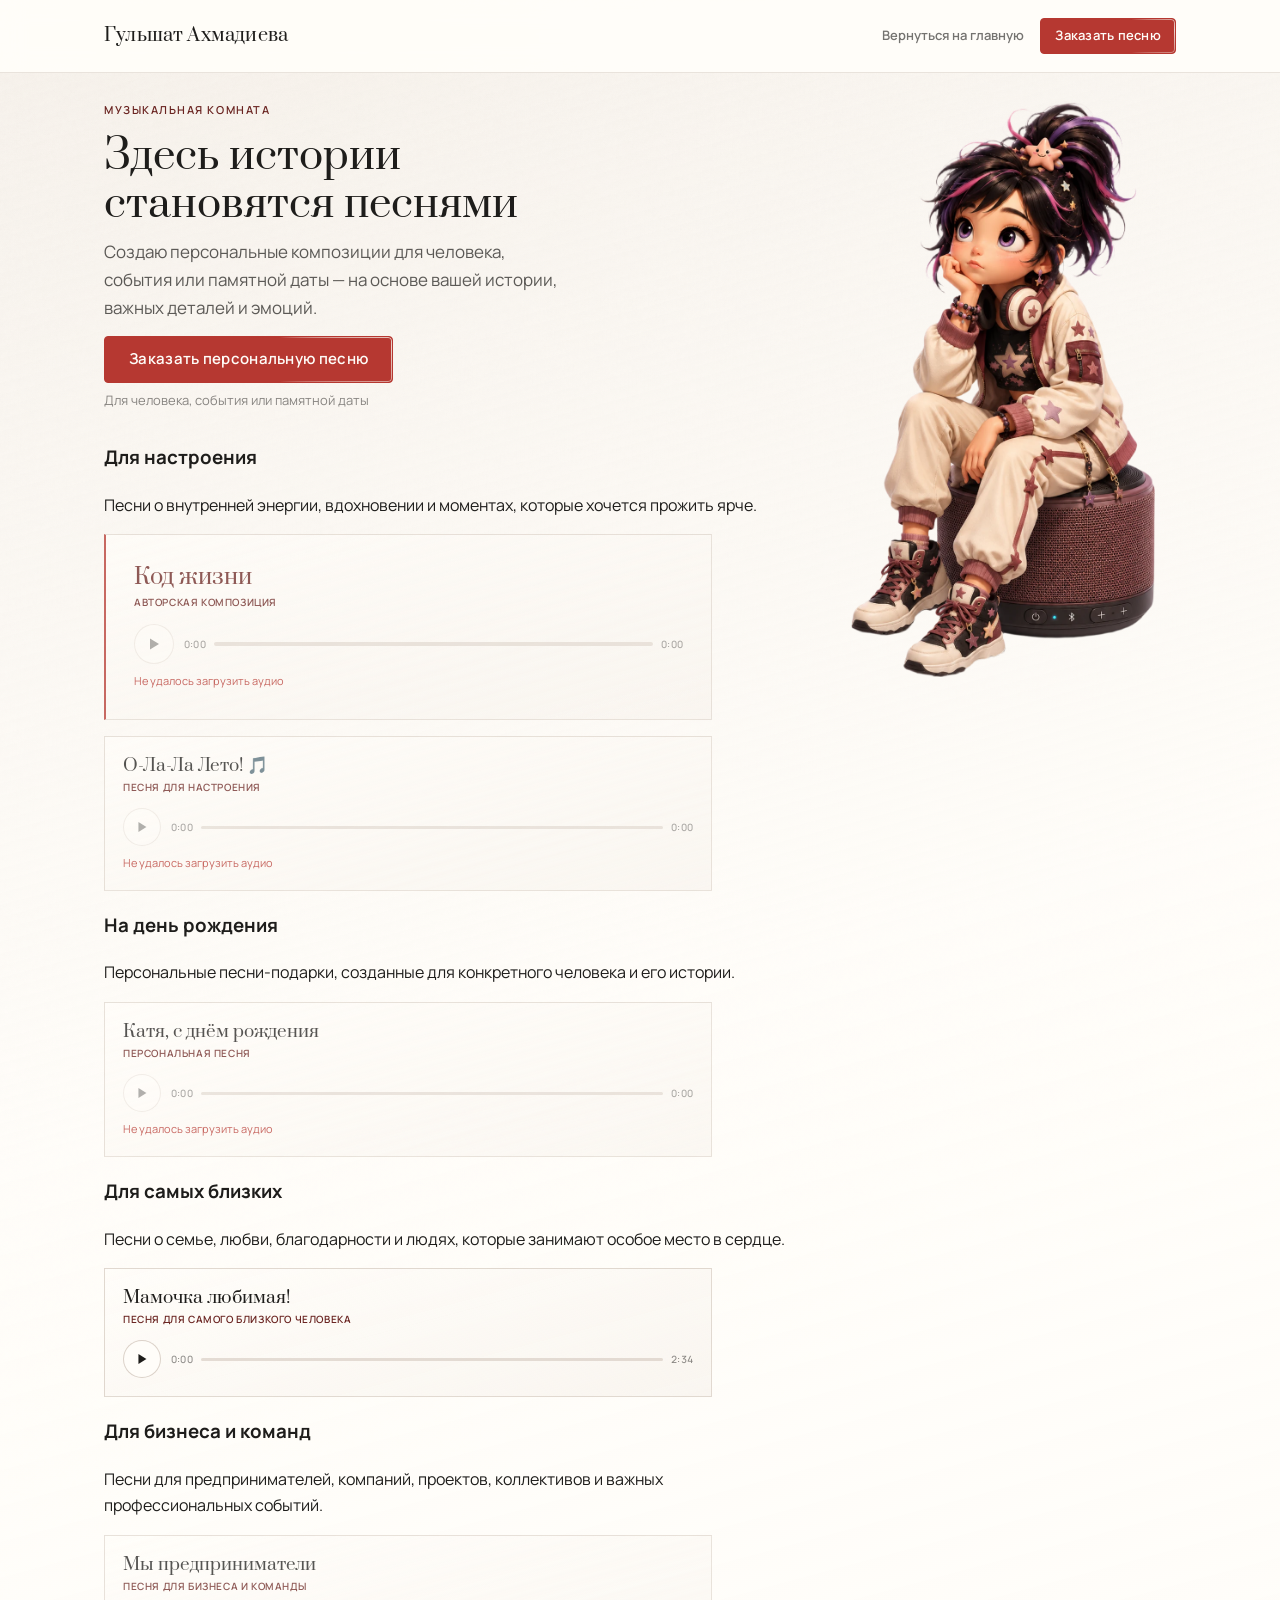
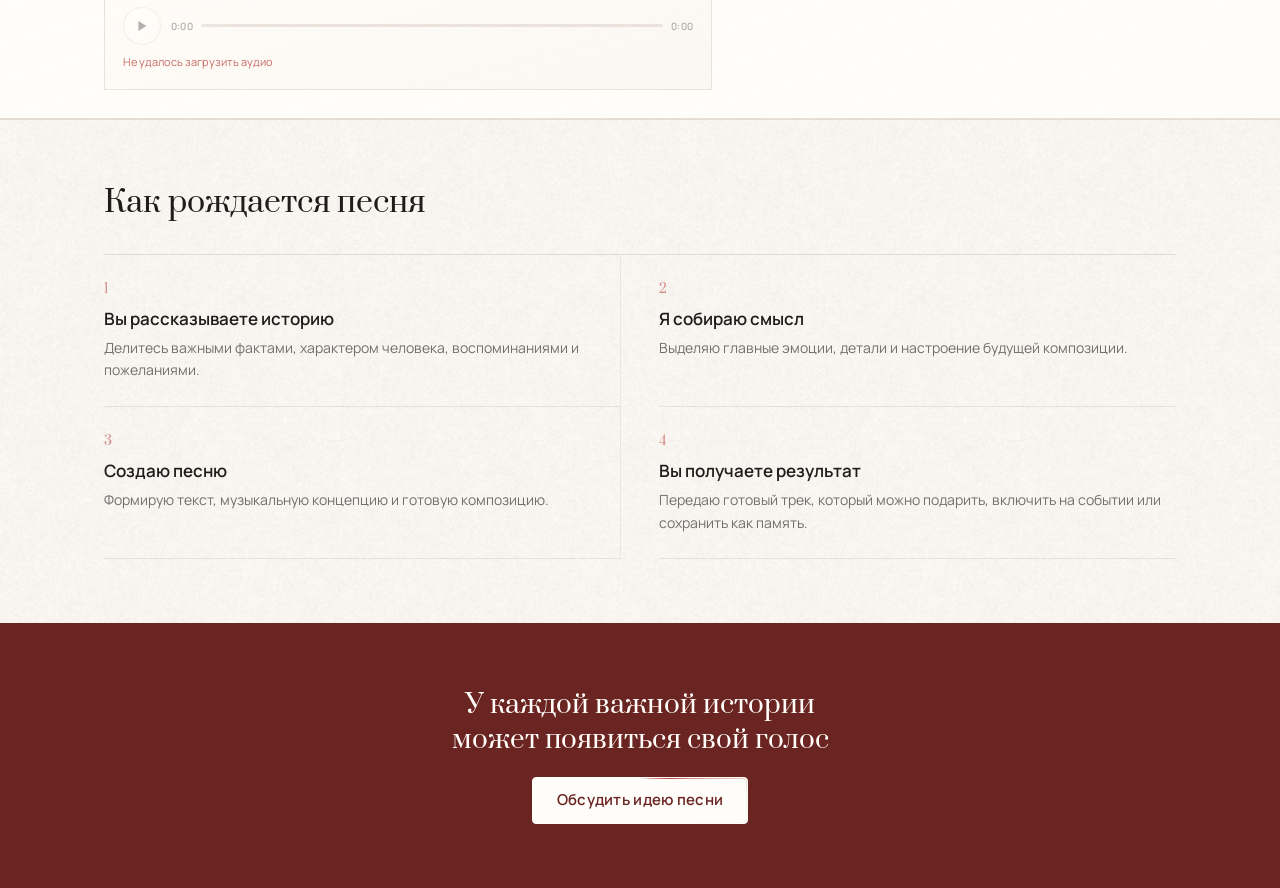
==== commit b3ba7530: "Добавить OG-карточку музыкальной комнаты" ====
--- a/music.html
+++ b/music.html
@@ -5,7 +5,100 @@
   <meta name="viewport" content="width=device-width, initial-scale=1.0">
   <title>Музыкальная комната — персональные песни | Гульшат Ахмадиева</title>
   <meta name="description" content="Авторские и персональные песни для важных людей, памятных дат, дней рождения и событий.">
-  <link rel="preconnect" href="https://fonts.googleapis.com">
+  <link
+  rel="canonical"
+  href="https://gulshat-akhmadieva.github.io/gulshat-personal-site/music.html"
+>
+
+<meta
+  property="og:title"
+  content="Музыкальная комната — персональные песни | Гульшат Ахмадиева"
+>
+
+<meta
+  property="og:description"
+  content="Персональные песни для людей, событий и команд. Здесь истории становятся песнями."
+>
+
+<meta property="og:type" content="website">
+<meta property="og:locale" content="ru_RU">
+<meta property="og:site_name" content="Гульшат Ахмадиева">
+
+<meta
+  property="og:url"
+  content="https://gulshat-akhmadieva.github.io/gulshat-personal-site/music.html"
+>
+
+<meta
+  property="og:image"
+  content="https://gulshat-akhmadieva.github.io/gulshat-personal-site/assets/images/og-music-room.png"
+>
+
+<meta property="og:image:type" content="image/png">
+<meta property="og:image:width" content="1200">
+<meta property="og:image:height" content="630">
+
+<meta
+  property="og:image:alt"
+  content="Музыкальная комната Гульшат Ахмадиевой — персональные песни для людей, событий и команд"
+>
+
+<meta name="twitter:card" content="summary_large_image">
+
+<meta
+  name="twitter:title"
+  content="Музыкальная комната — персональные песни | Гульшат Ахмадиева"
+>
+
+<meta
+  name="twitter:description"
+  content="Персональные песни для людей, событий и команд. Здесь истории становятся песнями."
+>
+
+<meta
+  name="twitter:image"
+  content="https://gulshat-akhmadieva.github.io/gulshat-personal-site/assets/images/og-music-room.png"
+>
+
+<meta
+  name="twitter:image:alt"
+  content="Музыкальная комната Гульшат Ахмадиевой — персональные песни"
+>
+  <link
+  rel="canonical"
+  href="https://gulshat-akhmadieva.github.io/gulshat-personal-site/music.html"
+>
+
+<meta
+  property="og:title"
+  content="Музыкальная комната — персональные песни | Гульшат Ахмадиева"
+>
+
+<meta
+  property="og:description"
+  content="Персональные песни для дней рождения, близких людей, ярких событий, бизнеса и команд."
+>
+
+<meta property="og:type" content="website">
+<meta property="og:locale" content="ru_RU">
+<meta property="og:site_name" content="Гульшат Ахмадиева">
+
+<meta
+  property="og:url"
+  content="https://gulshat-akhmadieva.github.io/gulshat-personal-site/music.html"
+>
+
+<meta name="twitter:card" content="summary_large_image">
+
+<meta
+  name="twitter:title"
+  content="Музыкальная комната — персональные песни | Гульшат Ахмадиева"
+>
+
+<meta
+  name="twitter:description"
+  content="Персональные песни для дней рождения, близких людей, ярких событий, бизнеса и команд."
+> <link rel="preconnect" href="https://fonts.googleapis.com">
   <link rel="preconnect" href="https://fonts.gstatic.com" crossorigin>
   <link href="https://fonts.googleapis.com/css2?family=Manrope:wght@400;500;600;700&family=Prata&display=swap" rel="stylesheet">
   <link rel="stylesheet" href="styles.css">
